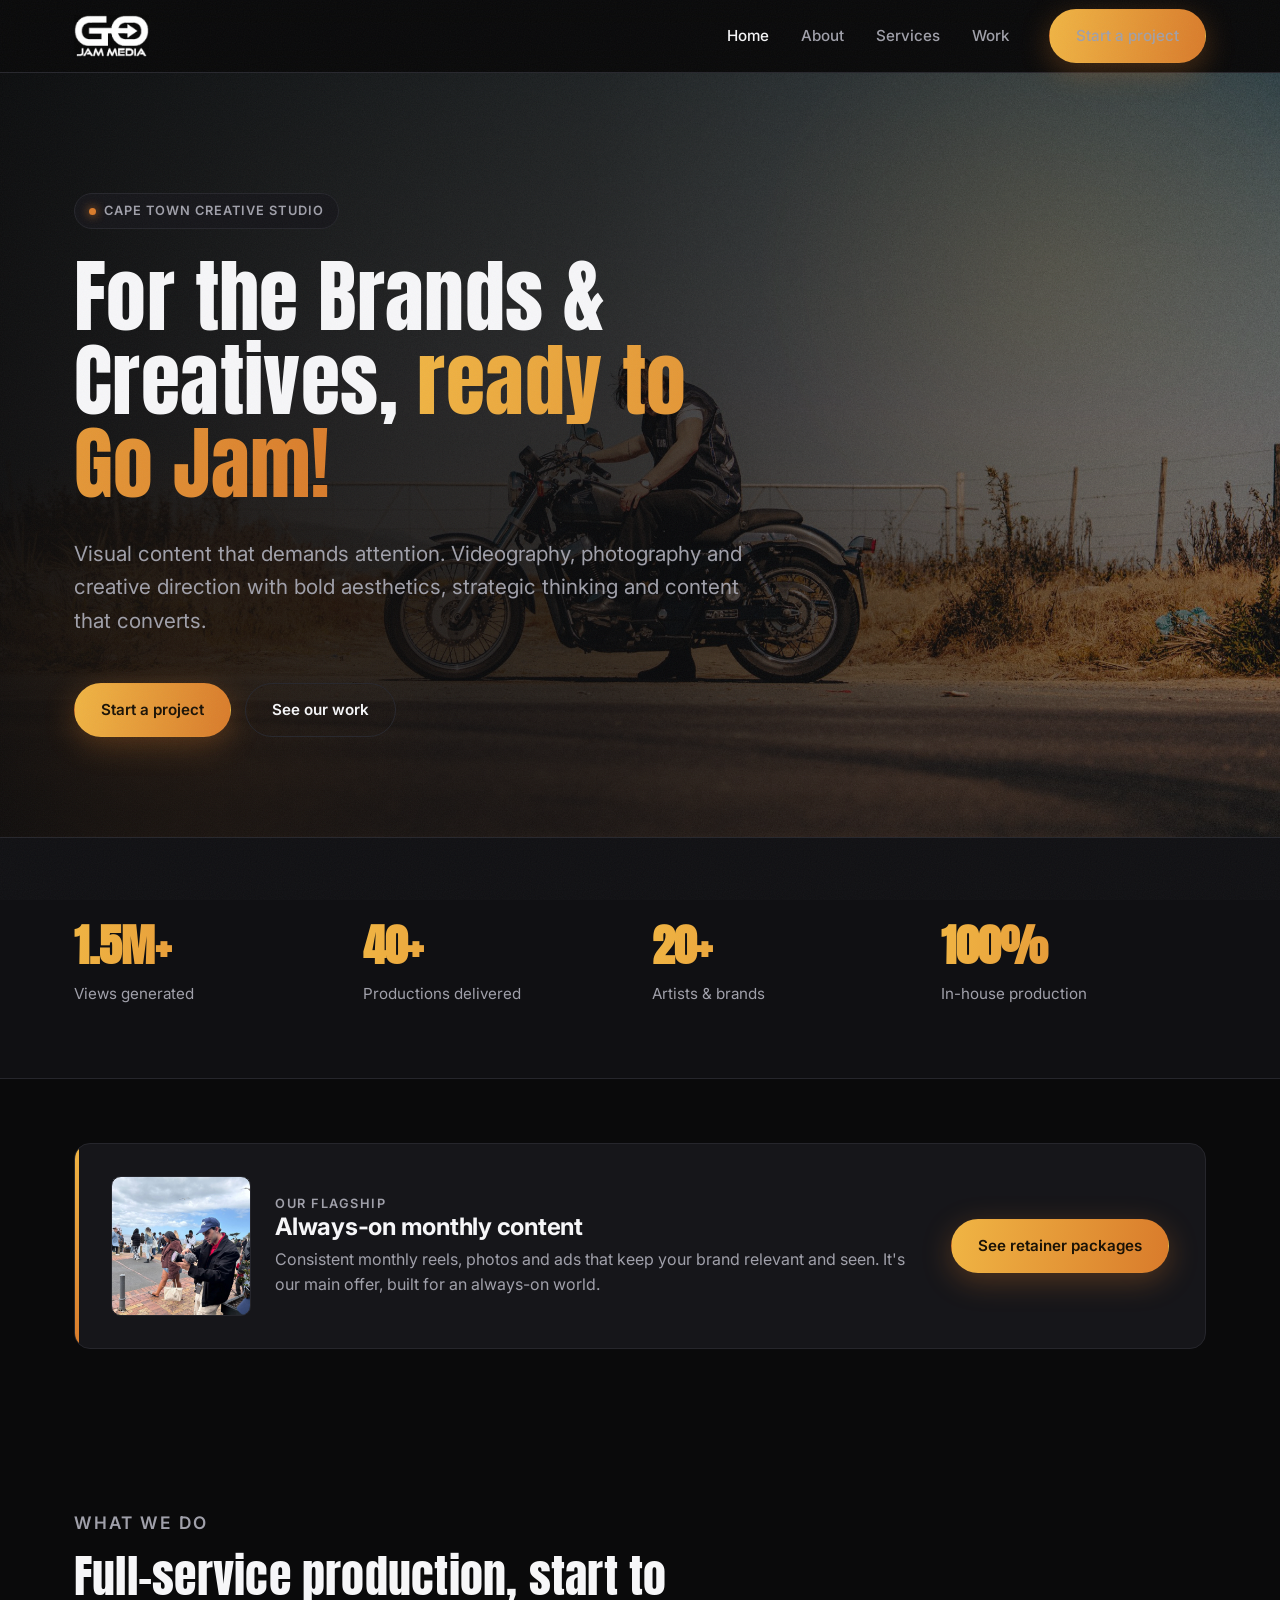
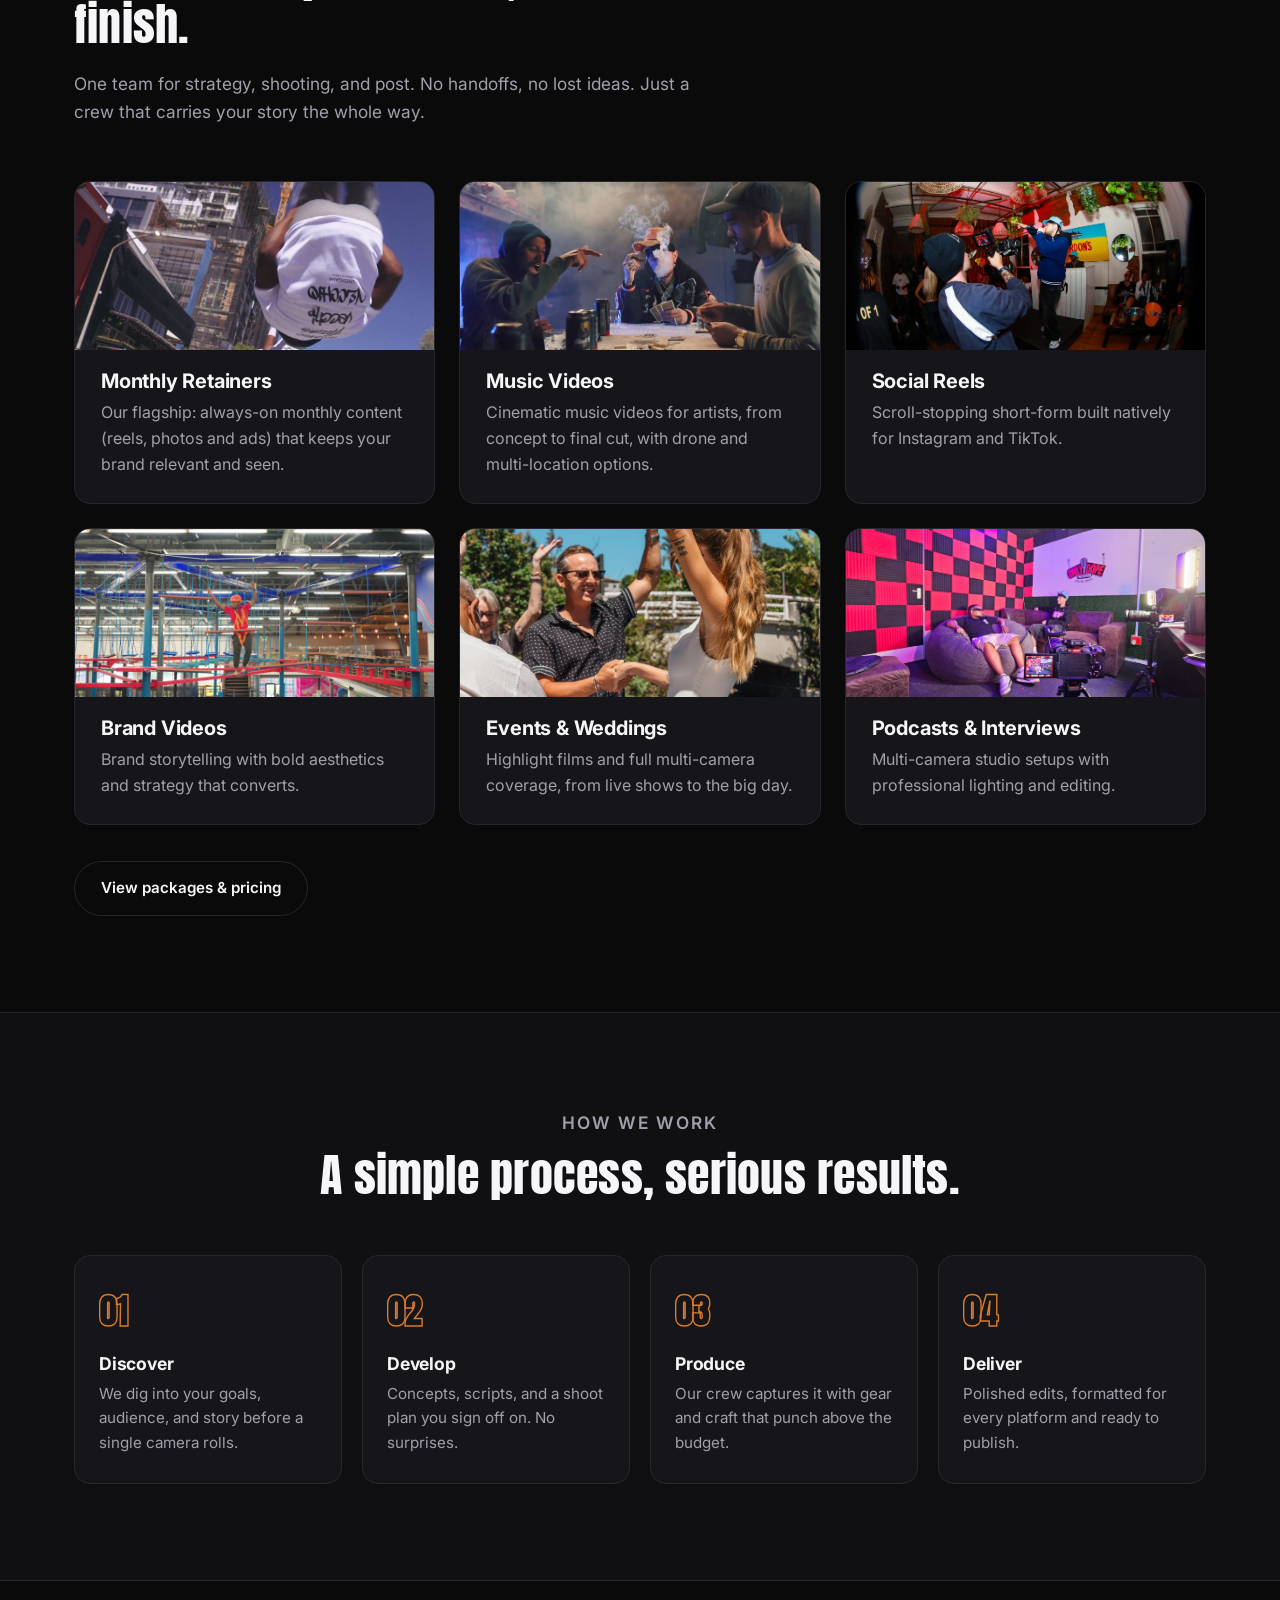
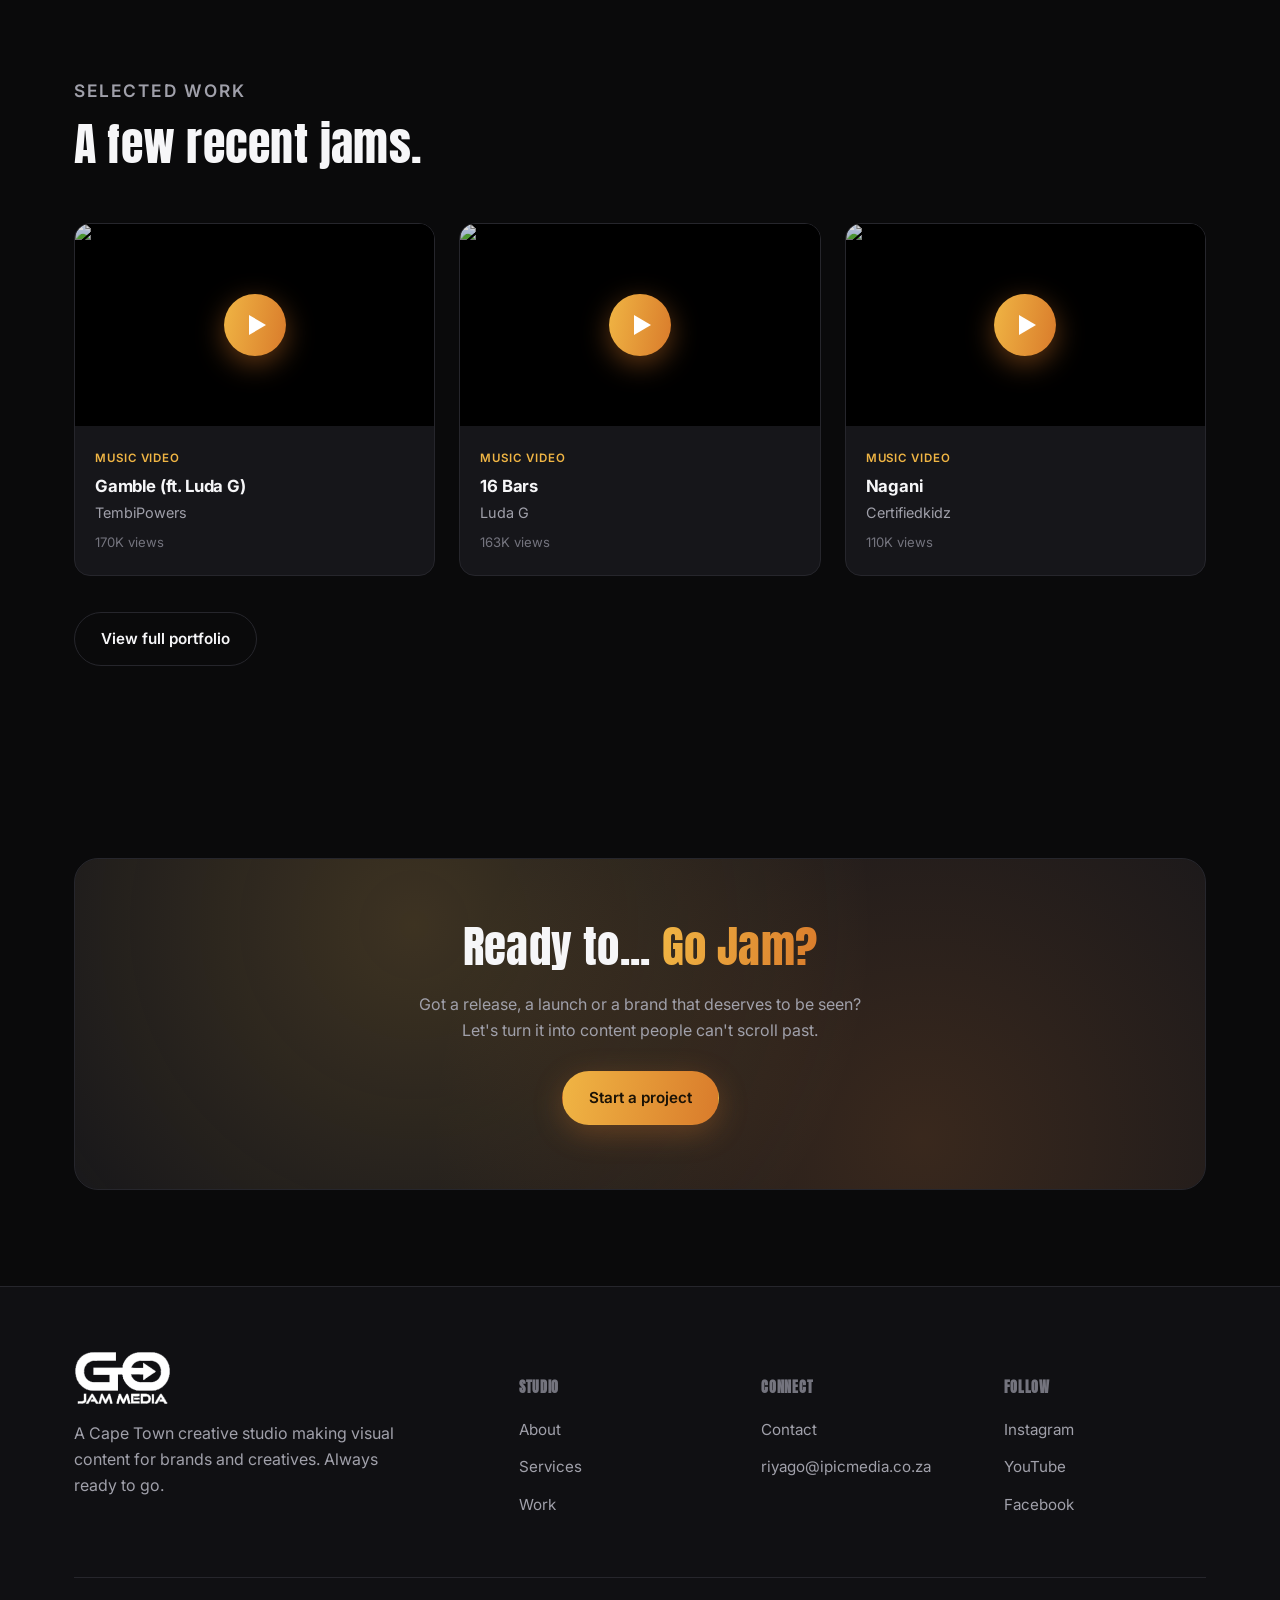
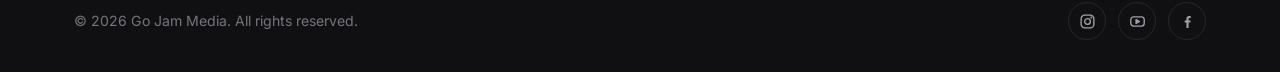
==== index.html @ 128b8bc2 "Update home views stat to 1.5M+ with refreshed Instagram data Instagram reels: 822,406 plays (58 ree" ====
<!DOCTYPE html>
<html lang="en">
<head>
  <meta charset="UTF-8" />
  <meta name="viewport" content="width=device-width, initial-scale=1.0" />
  <title>Go Jam Media | Visual Content for Brands &amp; Creatives</title>
  <meta name="description" content="Go Jam Media is a Cape Town creative studio offering videography, photography and creative direction for brands and creatives. Always ready to Go Jam." />
  <link rel="canonical" href="https://gojam.co.za/" />
  <link rel="icon" type="image/png" sizes="48x48" href="/favicon-48.png" />
  <link rel="icon" type="image/png" sizes="512x512" href="/favicon.png" />
  <link rel="apple-touch-icon" href="/apple-touch-icon.png" />
  <meta property="og:type" content="website" />
  <meta property="og:site_name" content="Go Jam Media" />
  <meta property="og:title" content="Go Jam Media | Visual Content for Brands & Creatives" />
  <meta property="og:description" content="Cape Town creative studio offering videography, photography and creative direction. Always ready to Go Jam." />
  <meta property="og:url" content="https://gojam.co.za/" />
  <meta property="og:image" content="https://gojam.co.za/og-image.jpg" />
  <meta property="og:image:width" content="1200" />
  <meta property="og:image:height" content="630" />
  <meta name="twitter:card" content="summary_large_image" />
  <meta name="twitter:title" content="Go Jam Media | Visual Content for Brands & Creatives" />
  <meta name="twitter:description" content="Cape Town creative studio offering videography, photography and creative direction. Always ready to Go Jam." />
  <meta name="twitter:image" content="https://gojam.co.za/og-image.jpg" />
  <link rel="preconnect" href="https://fonts.googleapis.com" />
  <link rel="preconnect" href="https://fonts.gstatic.com" crossorigin />
  <link href="https://fonts.googleapis.com/css2?family=Anton&family=Inter:wght@400;500;600;700&display=swap" rel="stylesheet" />
  <link rel="stylesheet" href="css/styles.css" />
</head>
<body>

  <!-- ===== HEADER ===== -->
  <header class="site-header">
    <div class="container nav">
      <a class="brand" href="index.html" aria-label="Go Jam Media home">
        <img src="images/logo.png" alt="Go Jam Media" class="brand-logo" />
      </a>
      <button class="nav-toggle" aria-label="Toggle menu" aria-expanded="false">
        <span></span><span></span><span></span>
      </button>
      <ul class="nav-links">
        <li><a href="index.html" class="active">Home</a></li>
        <li><a href="about.html">About</a></li>
        <li><a href="services.html">Services</a></li>
        <li><a href="work.html">Work</a></li>
        <li class="nav-cta"><a href="contact.html" class="btn btn-primary">Start a project</a></li>
      </ul>
    </div>
  </header>

  <!-- ===== HERO ===== -->
  <section class="hero hero--photo">
    <div class="container">
      <span class="hero-eyebrow"><span class="dot"></span> Cape Town Creative Studio</span>
      <h1>For the Brands &amp; Creatives, <span class="accent-text">ready to Go Jam!</span></h1>
      <p class="hero-sub">
        Visual content that demands attention. Videography, photography and creative
        direction with bold aesthetics, strategic thinking and content that converts.
      </p>
      <div class="hero-actions">
        <a href="contact.html" class="btn btn-primary">Start a project</a>
        <a href="work.html" class="btn btn-ghost">See our work</a>
      </div>
    </div>
  </section>

  <!-- ===== STATS ===== -->
  <section class="section-tight bg-alt">
    <div class="container">
      <div class="stats reveal">
        <div class="stat"><div class="num accent-text">1.5M+</div><div class="label">Views generated</div></div>
        <div class="stat"><div class="num accent-text">40+</div><div class="label">Productions delivered</div></div>
        <div class="stat"><div class="num accent-text">20+</div><div class="label">Artists & brands</div></div>
        <div class="stat"><div class="num accent-text">100%</div><div class="label">In-house production</div></div>
      </div>
    </div>
  </section>

  <!-- ===== FLAGSHIP ===== -->
  <section class="section-tight">
    <div class="container">
      <div class="ig-bar flagship reveal">
        <div class="flagship-left">
          <div class="flagship-photo" style="background-image:url('images/photos/flagship.jpg')"></div>
          <div>
            <p class="eyebrow">Our flagship</p>
            <h3>Always-on monthly content</h3>
            <p>Consistent monthly reels, photos and ads that keep your brand relevant and seen. It's our main offer, built for an always-on world.</p>
          </div>
        </div>
        <a href="services.html" class="btn btn-primary">See retainer packages</a>
      </div>
    </div>
  </section>

  <!-- ===== SERVICES PREVIEW ===== -->
  <section class="section">
    <div class="container">
      <div class="section-head reveal">
        <p class="eyebrow">What we do</p>
        <h2>Full-service production, start to finish.</h2>
        <p>One team for strategy, shooting, and post. No handoffs, no lost ideas. Just a crew that carries your story the whole way.</p>
      </div>
      <div class="grid grid-3">
        <div class="card has-photo reveal">
          <div class="card-photo" style="background-image:url('images/photos/retainers-home.jpg');background-position:center 30%"></div>
          <h3>Monthly Retainers</h3>
          <p>Our flagship: always-on monthly content (reels, photos and ads) that keeps your brand relevant and seen.</p>
        </div>
        <div class="card has-photo reveal">
          <div class="card-photo" style="background-image:url('images/photos/music-videos.jpg')"></div>
          <h3>Music Videos</h3>
          <p>Cinematic music videos for artists, from concept to final cut, with drone and multi-location options.</p>
        </div>
        <div class="card has-photo reveal">
          <div class="card-photo" style="background-image:url('images/photos/live-performance.jpg')"></div>
          <h3>Social Reels</h3>
          <p>Scroll-stopping short-form built natively for Instagram and TikTok.</p>
        </div>
        <div class="card has-photo reveal">
          <div class="card-photo" style="background-image:url('images/photos/commercial.jpg')"></div>
          <h3>Brand Videos</h3>
          <p>Brand storytelling with bold aesthetics and strategy that converts.</p>
        </div>
        <div class="card has-photo reveal">
          <div class="card-photo" style="background-image:url('images/photos/wedding.jpg')"></div>
          <h3>Events &amp; Weddings</h3>
          <p>Highlight films and full multi-camera coverage, from live shows to the big day.</p>
        </div>
        <div class="card has-photo reveal">
          <div class="card-photo" style="background-image:url('images/photos/podcast.jpg')"></div>
          <h3>Podcasts &amp; Interviews</h3>
          <p>Multi-camera studio setups with professional lighting and editing.</p>
        </div>
      </div>
      <div style="margin-top:36px">
        <a href="services.html" class="btn btn-ghost">View packages &amp; pricing</a>
      </div>
    </div>
  </section>

  <!-- ===== PROCESS ===== -->
  <section class="section bg-alt">
    <div class="container">
      <div class="section-head center reveal">
        <p class="eyebrow">How we work</p>
        <h2>A simple process, serious results.</h2>
      </div>
      <div class="steps">
        <div class="step reveal"><h4>Discover</h4><p>We dig into your goals, audience, and story before a single camera rolls.</p></div>
        <div class="step reveal"><h4>Develop</h4><p>Concepts, scripts, and a shoot plan you sign off on. No surprises.</p></div>
        <div class="step reveal"><h4>Produce</h4><p>Our crew captures it with gear and craft that punch above the budget.</p></div>
        <div class="step reveal"><h4>Deliver</h4><p>Polished edits, formatted for every platform and ready to publish.</p></div>
      </div>
    </div>
  </section>

  <!-- ===== FEATURED WORK ===== -->
  <section class="section">
    <div class="container">
      <div class="section-head reveal">
        <p class="eyebrow">Selected work</p>
        <h2>A few recent jams.</h2>
      </div>
      <div class="video-grid">
        <article class="v-card reveal">
          <div class="v-embed"><button class="yt-facade" data-id="IOhc_ifv4yc" aria-label="Play: Gamble ft Luda G"><img src="https://i.ytimg.com/vi/IOhc_ifv4yc/hqdefault.jpg" alt="Gamble ft Luda G" loading="lazy" /><span class="play"></span></button></div>
          <div class="v-meta"><span class="cat">Music Video</span><h4>Gamble (ft. Luda&nbsp;G)</h4><p class="client">TembiPowers</p><p class="v-views">170K views</p></div>
        </article>
        <article class="v-card reveal">
          <div class="v-embed"><button class="yt-facade" data-id="-hHR4DKm7Jg" aria-label="Play: 16 Bars"><img src="https://i.ytimg.com/vi/-hHR4DKm7Jg/hqdefault.jpg" alt="16 Bars" loading="lazy" /><span class="play"></span></button></div>
          <div class="v-meta"><span class="cat">Music Video</span><h4>16 Bars</h4><p class="client">Luda G</p><p class="v-views">163K views</p></div>
        </article>
        <article class="v-card reveal">
          <div class="v-embed"><button class="yt-facade" data-id="kvtaFDU9Mik" aria-label="Play: Nagani"><img src="https://i.ytimg.com/vi/kvtaFDU9Mik/hqdefault.jpg" alt="Nagani" loading="lazy" /><span class="play"></span></button></div>
          <div class="v-meta"><span class="cat">Music Video</span><h4>Nagani</h4><p class="client">Certifiedkidz</p><p class="v-views">110K views</p></div>
        </article>
      </div>
      <div style="margin-top:36px">
        <a href="work.html" class="btn btn-ghost">View full portfolio</a>
      </div>
    </div>
  </section>

  <!-- ===== CTA ===== -->
  <section class="section">
    <div class="container">
      <div class="cta-band reveal">
        <h2>Ready to... <span class="accent-text">Go Jam?</span></h2>
        <p>Got a release, a launch or a brand that deserves to be seen? Let's turn it into content people can't scroll past.</p>
        <div style="margin-top:28px">
          <a href="contact.html" class="btn btn-primary">Start a project</a>
        </div>
      </div>
    </div>
  </section>

  <!-- ===== FOOTER ===== -->
  <footer class="site-footer">
    <div class="container">
      <div class="footer-top">
        <div class="footer-brand">
          <a class="brand" href="index.html" aria-label="Go Jam Media home"><img src="images/logo.png" alt="Go Jam Media" class="brand-logo" /></a>
          <p>A Cape Town creative studio making visual content for brands and creatives. Always ready to go.</p>
        </div>
        <div class="footer-col">
          <h5>Studio</h5>
          <ul>
            <li><a href="about.html">About</a></li>
            <li><a href="services.html">Services</a></li>
            <li><a href="work.html">Work</a></li>
          </ul>
        </div>
        <div class="footer-col">
          <h5>Connect</h5>
          <ul>
            <li><a href="contact.html">Contact</a></li>
            <li><a href="mailto:riyago@ipicmedia.co.za">riyago@ipicmedia.co.za</a></li>
          </ul>
        </div>
        <div class="footer-col">
          <h5>Follow</h5>
          <ul>
            <li><a href="https://www.instagram.com/gojammedia/" target="_blank" rel="noopener">Instagram</a></li>
            <li><a href="https://www.youtube.com/@gojammedia" target="_blank" rel="noopener">YouTube</a></li>
            <li><a href="https://www.facebook.com/Gojammedia/" target="_blank" rel="noopener">Facebook</a></li>
          </ul>
        </div>
      </div>
      <div class="footer-bottom">
        <span>© <span data-year>2026</span> Go Jam Media. All rights reserved.</span>
        <div class="social">
          <a href="https://www.instagram.com/gojammedia/" target="_blank" rel="noopener" aria-label="Instagram"><svg viewBox="0 0 24 24" width="17" height="17" fill="none" stroke="currentColor" stroke-width="1.9" stroke-linecap="round" stroke-linejoin="round" aria-hidden="true"><rect x="3" y="3" width="18" height="18" rx="5"/><circle cx="12" cy="12" r="4"/><circle cx="17.5" cy="6.5" r="0.6" fill="currentColor"/></svg></a>
          <a href="https://www.youtube.com/@gojammedia" target="_blank" rel="noopener" aria-label="YouTube"><svg viewBox="0 0 24 24" width="17" height="17" fill="none" stroke="currentColor" stroke-width="1.9" stroke-linecap="round" stroke-linejoin="round" aria-hidden="true"><rect x="2.5" y="5.5" width="19" height="13" rx="4"/><path d="M10 9.2v5.6l4.8-2.8z" fill="currentColor"/></svg></a>
          <a href="https://www.facebook.com/Gojammedia/" target="_blank" rel="noopener" aria-label="Facebook"><svg viewBox="0 0 24 24" width="17" height="17" fill="currentColor" aria-hidden="true"><path d="M13.5 21v-7.5H16l.4-3H13.5V8.6c0-.9.3-1.5 1.5-1.5h1.6V4.4c-.3 0-1.2-.1-2.3-.1-2.3 0-3.8 1.4-3.8 3.9v2.3H8v3h2.5V21z"/></svg></a>
        </div>
      </div>
    </div>
  </footer>

  <script src="js/main.js"></script>
</body>
</html>
---- css/styles.css ----
/* ===========================================================
   Go Jam Media: shared stylesheet
   =========================================================== */

:root {
  --bg: #0a0a0b;
  --bg-2: #101013;
  --surface: #16161a;
  --surface-2: #1d1d22;
  --border: #26262c;
  --text: #f6f6f8;
  --muted: #a0a0aa;
  --muted-2: #74747e;

  --accent-1: #f0b544;
  --accent-2: #d97b2b;
  --accent-grad: linear-gradient(100deg, #f0b544 0%, #d97b2b 100%);

  --maxw: 1180px;
  --radius: 16px;
  --radius-sm: 10px;
  --ease: cubic-bezier(0.22, 1, 0.36, 1);

  --font-display: "Anton", "Inter", system-ui, sans-serif;
  --font-body: "Inter", system-ui, -apple-system, sans-serif;
}

/* ---------- reset ---------- */
*,
*::before,
*::after { box-sizing: border-box; }

html { scroll-behavior: smooth; }

body {
  margin: 0;
  font-family: var(--font-body);
  background: var(--bg);
  color: var(--text);
  line-height: 1.6;
  -webkit-font-smoothing: antialiased;
  overflow-x: hidden;
}

/* subtle film grain overlay */
body::after {
  content: "";
  position: fixed;
  inset: 0;
  z-index: 9999;
  pointer-events: none;
  opacity: 0.045;
  background-image: url("data:image/svg+xml,%3Csvg xmlns='http://www.w3.org/2000/svg' width='140' height='140'%3E%3Cfilter id='n'%3E%3CfeTurbulence type='fractalNoise' baseFrequency='0.85' numOctaves='2' stitchTiles='stitch'/%3E%3C/filter%3E%3Crect width='100%25' height='100%25' filter='url(%23n)'/%3E%3C/svg%3E");
}

img { max-width: 100%; display: block; }

a { color: inherit; text-decoration: none; }

h1, h2, h3, h4 {
  font-weight: 700;
  line-height: 1.1;
  letter-spacing: -0.01em;
  margin: 0 0 0.5em;
}
h1, h2 {
  font-family: var(--font-display);
  font-weight: 400; /* Anton is a single heavy weight */
  letter-spacing: 0.005em;
  line-height: 1.04;
}
h3, h4 { font-family: var(--font-body); }

p { margin: 0 0 1em; }

.container {
  width: 100%;
  max-width: var(--maxw);
  margin: 0 auto;
  padding: 0 24px;
}

.accent-text {
  background: var(--accent-grad);
  -webkit-background-clip: text;
  background-clip: text;
  color: transparent;
}

/* ---------- buttons ---------- */
.btn {
  display: inline-flex;
  align-items: center;
  gap: 8px;
  padding: 14px 26px;
  border-radius: 999px;
  font-weight: 600;
  font-size: 0.95rem;
  cursor: pointer;
  border: 1px solid transparent;
  transition: transform 0.25s var(--ease), box-shadow 0.25s var(--ease),
    background 0.25s var(--ease), border-color 0.25s var(--ease);
}
.btn-primary {
  background: var(--accent-grad);
  color: #1a1206;
  box-shadow: 0 8px 30px rgba(217, 123, 43, 0.3);
}
.btn-primary:hover {
  transform: translateY(-2px);
  box-shadow: 0 12px 38px rgba(217, 123, 43, 0.38);
}
.btn-ghost {
  background: transparent;
  color: var(--text);
  border-color: var(--border);
}
.btn-ghost:hover {
  border-color: var(--muted);
  transform: translateY(-2px);
}

/* ---------- header ---------- */
.site-header {
  position: sticky;
  top: 0;
  z-index: 100;
  background: rgba(10, 10, 11, 0.72);
  backdrop-filter: blur(14px);
  border-bottom: 1px solid var(--border);
}
.nav {
  display: flex;
  align-items: center;
  justify-content: space-between;
  height: 72px;
}
.brand {
  display: flex;
  align-items: center;
  gap: 10px;
  font-family: var(--font-display);
  font-weight: 700;
  font-size: 1.15rem;
  letter-spacing: -0.02em;
}
/* image logo (white-on-black source; screen blend drops the black) */
.brand-logo {
  height: 42px;
  width: auto;
  display: block;
  mix-blend-mode: screen;
}
.footer-brand .brand-logo { height: 54px; }
.nav-links {
  display: flex;
  align-items: center;
  gap: 32px;
  list-style: none;
  margin: 0;
  padding: 0;
}
.nav-links a {
  font-size: 0.95rem;
  color: var(--muted);
  font-weight: 500;
  transition: color 0.2s var(--ease);
}
.nav-links a:hover,
.nav-links a.active { color: var(--text); }
.nav-cta { margin-left: 8px; }

.nav-toggle {
  display: none;
  background: none;
  border: 0;
  cursor: pointer;
  width: 40px;
  height: 40px;
  position: relative;
}
.nav-toggle span {
  position: absolute;
  left: 8px;
  right: 8px;
  height: 2px;
  background: var(--text);
  transition: transform 0.3s var(--ease), opacity 0.3s var(--ease);
}
.nav-toggle span:nth-child(1) { top: 14px; }
.nav-toggle span:nth-child(2) { top: 20px; }
.nav-toggle span:nth-child(3) { top: 26px; }
.nav-toggle.open span:nth-child(1) { transform: translateY(6px) rotate(45deg); }
.nav-toggle.open span:nth-child(2) { opacity: 0; }
.nav-toggle.open span:nth-child(3) { transform: translateY(-6px) rotate(-45deg); }

/* ---------- hero ---------- */
.hero {
  position: relative;
  padding: 120px 0 100px;
  overflow: hidden;
}
.hero::before {
  content: "";
  position: absolute;
  top: -20%;
  right: -10%;
  width: 55vw;
  height: 55vw;
  max-width: 720px;
  max-height: 720px;
  background: radial-gradient(circle, rgba(240, 181, 68, 0.22), transparent 62%);
  filter: blur(10px);
  z-index: 0;
}
.hero::after {
  content: "";
  position: absolute;
  bottom: -25%;
  left: -12%;
  width: 50vw;
  height: 50vw;
  max-width: 640px;
  max-height: 640px;
  background: radial-gradient(circle, rgba(217, 123, 43, 0.18), transparent 62%);
  z-index: 0;
}
.hero .container { position: relative; z-index: 1; }
.hero-eyebrow {
  display: inline-flex;
  align-items: center;
  gap: 8px;
  font-size: 0.8rem;
  font-weight: 600;
  letter-spacing: 0.08em;
  text-transform: uppercase;
  color: var(--muted);
  padding: 7px 14px;
  border: 1px solid var(--border);
  border-radius: 999px;
  margin-bottom: 26px;
  background: var(--surface);
}
.hero-eyebrow .dot {
  width: 7px; height: 7px; border-radius: 50%;
  background: var(--accent-2);
  box-shadow: 0 0 10px var(--accent-2);
}
.hero h1 {
  font-size: clamp(2.6rem, 7vw, 5rem);
  max-width: 16ch;
  margin-bottom: 0.4em;
}
.hero-sub {
  font-size: clamp(1.05rem, 2vw, 1.3rem);
  color: var(--muted);
  max-width: 54ch;
  margin-bottom: 2.2em;
}
.hero-actions { display: flex; flex-wrap: wrap; gap: 14px; }

/* ---------- section scaffolding ---------- */
.section { padding: 96px 0; }
.section-tight { padding: 64px 0; }
.section-head { max-width: 640px; margin-bottom: 56px; }
.section-head.center { margin-left: auto; margin-right: auto; text-align: center; }
.eyebrow {
  font-size: 0.8rem;
  font-weight: 600;
  letter-spacing: 0.12em;
  text-transform: uppercase;
  color: var(--accent-2);
  margin-bottom: 14px;
}
.section-head h2 { font-size: clamp(1.9rem, 4vw, 2.9rem); }
.section-head p { color: var(--muted); font-size: 1.08rem; }

.bg-alt { background: var(--bg-2); border-block: 1px solid var(--border); }

/* ---------- stat strip ---------- */
.stats {
  display: grid;
  grid-template-columns: repeat(4, 1fr);
  gap: 24px;
}
.stat { padding: 8px 0; }
.stat .num {
  font-family: var(--font-display);
  font-size: clamp(2rem, 4vw, 2.8rem);
  font-weight: 700;
}
.stat .label { color: var(--muted); font-size: 0.95rem; }

/* ---------- cards / services ---------- */
.grid { display: grid; gap: 24px; }
.grid-3 { grid-template-columns: repeat(3, 1fr); }
.grid-2 { grid-template-columns: repeat(2, 1fr); }

.card {
  background: var(--surface);
  border: 1px solid var(--border);
  border-radius: var(--radius);
  padding: 32px 28px;
  transition: transform 0.3s var(--ease), border-color 0.3s var(--ease),
    background 0.3s var(--ease);
}
.card:hover {
  transform: translateY(-6px);
  border-color: #3a3a44;
  background: var(--surface-2);
}
.card h3 { font-size: 1.25rem; }
.card p { color: var(--muted); margin-bottom: 0; }

/* ---------- video portfolio (filters + click-to-play) ---------- */
.filters { display: flex; flex-wrap: wrap; gap: 10px; margin-bottom: 40px; }
.filter-btn {
  padding: 9px 18px; border-radius: 999px;
  border: 1px solid var(--border); background: var(--surface);
  color: var(--muted); font-size: 0.9rem; font-weight: 500;
  cursor: pointer; font-family: inherit;
  transition: color 0.2s var(--ease), border-color 0.2s var(--ease), background 0.2s var(--ease);
}
.filter-btn:hover { color: var(--text); border-color: var(--muted); }
.filter-btn.active { background: var(--accent-grad); color: #1a1206; border-color: transparent; }

.video-grid { display: grid; grid-template-columns: repeat(3, 1fr); gap: 24px; }
.v-card {
  background: var(--surface); border: 1px solid var(--border);
  border-radius: var(--radius); overflow: hidden;
  transition: transform 0.3s var(--ease), border-color 0.3s var(--ease);
}
.v-card:hover { transform: translateY(-6px); border-color: #3a3a44; }
.v-card.hide { display: none; }
.v-embed { position: relative; aspect-ratio: 16 / 9; background: #000; }
.yt-facade {
  position: absolute; inset: 0; width: 100%; height: 100%;
  padding: 0; border: 0; cursor: pointer; background: #000; display: block;
}
.yt-facade img {
  width: 100%; height: 100%; object-fit: cover; display: block;
  opacity: 0.86; transition: opacity 0.3s var(--ease), transform 0.5s var(--ease);
}
.yt-facade:hover img { opacity: 1; transform: scale(1.04); }
.yt-facade .play {
  position: absolute; top: 50%; left: 50%; width: 62px; height: 62px;
  transform: translate(-50%, -50%); border-radius: 50%;
  background: var(--accent-grad); display: grid; place-items: center;
  box-shadow: 0 8px 28px rgba(217, 123, 43, 0.45);
  transition: transform 0.25s var(--ease);
}
.yt-facade:hover .play { transform: translate(-50%, -50%) scale(1.1); }
.yt-facade .play::after {
  content: ""; margin-left: 5px;
  border-style: solid; border-width: 10px 0 10px 17px;
  border-color: transparent transparent transparent #fff;
}
.v-embed iframe { position: absolute; inset: 0; width: 100%; height: 100%; border: 0; }
.v-meta { padding: 18px 20px 22px; }
.v-meta .cat {
  font-size: 0.72rem; letter-spacing: 0.08em; text-transform: uppercase;
  color: var(--accent-1); font-weight: 600;
}
.v-meta h4 { margin: 6px 0 4px; font-size: 1.05rem; line-height: 1.25; }
.v-meta .client { color: var(--muted); font-size: 0.9rem; margin: 0; }
.v-views { color: var(--muted-2); font-size: 0.82rem; margin: 8px 0 0; display: flex; align-items: center; gap: 6px; }

@media (max-width: 920px) { .video-grid { grid-template-columns: repeat(2, 1fr); } }
@media (max-width: 640px) { .video-grid { grid-template-columns: 1fr; } }

/* ---------- Instagram callout bar ---------- */
.ig-bar {
  display: flex; align-items: center; justify-content: space-between;
  gap: 28px; background: var(--surface); border: 1px solid var(--border);
  border-radius: var(--radius); padding: 32px 36px;
  position: relative; overflow: hidden;
}
.ig-bar::before {
  content: ""; position: absolute; left: 0; top: 0; bottom: 0; width: 4px;
  background: linear-gradient(180deg, #feda75, #fa7e1e, #d62976, #962fbf, #4f5bd5);
}
.ig-bar h3 { font-size: 1.5rem; margin: 0 0 6px; }
.ig-bar p { color: var(--muted); margin: 0; }
.ig-bar .btn { flex: none; }
@media (max-width: 700px) {
  .ig-bar { flex-direction: column; align-items: flex-start; gap: 20px; padding: 28px 24px; }
  .ig-bar .btn { width: 100%; justify-content: center; }
}

/* ---------- hero with photo ---------- */
.hero--photo {
  background-image:
    linear-gradient(90deg, rgba(10,10,11,0.96) 0%, rgba(10,10,11,0.8) 46%, rgba(10,10,11,0.42) 100%),
    url("../images/photos/hero-moto.jpg");
  background-size: cover;
  background-position: center 35%;
}
.hero--photo::before, .hero--photo::after { opacity: 0.4; }

/* ---------- media photo blocks ---------- */
.media.photo { background-size: cover; background-position: center; }

/* ---------- packages / pricing ---------- */
.pkg-cat { padding: 60px 0; border-top: 1px solid var(--border); }
.pkg-head { margin-bottom: 34px; }
.pkg-head h2 { font-size: clamp(1.7rem, 4vw, 2.5rem); }
.pkg-head p { color: var(--muted); margin: 0; max-width: 60ch; }
.pkg-head .pkg-sub { margin-top: 5px; font-size: 1.05rem; }
.pkg-flag { display: inline-block; font-size: 0.72rem; font-weight: 700; letter-spacing: 0.08em; text-transform: uppercase; color: #1a1206; background: var(--accent-grad); padding: 4px 12px; border-radius: 999px; margin-bottom: 10px; }
.ig-bar.flagship::before { background: linear-gradient(180deg, #f0b544, #d97b2b); }
.flagship-left { display: flex; align-items: center; gap: 24px; }
.flagship-photo { flex: none; width: 140px; height: 140px; border-radius: var(--radius-sm); background-size: cover; background-position: center 38%; border: 1px solid var(--border); }
@media (max-width: 700px) { .flagship-left { flex-direction: column; align-items: flex-start; gap: 16px; } .flagship-photo { width: 100%; height: 180px; } }
.ig-avatar { flex: none; width: 86px; height: 86px; border-radius: 50%; background-size: cover; background-position: center; border: 2px solid var(--accent-1); }
.pkg-grid { display: grid; grid-template-columns: repeat(3, 1fr); gap: 24px; align-items: stretch; }
.pkg-card {
  display: flex; flex-direction: column;
  background: var(--surface); border: 1px solid var(--border);
  border-radius: var(--radius); padding: 30px 26px; position: relative;
  transition: transform 0.3s var(--ease), border-color 0.3s var(--ease);
}
.pkg-card:hover { transform: translateY(-6px); border-color: #3a3a44; }
.pkg-card.featured {
  border-color: rgba(217, 123, 43, 0.55);
  background: linear-gradient(180deg, rgba(217, 123, 43, 0.07), var(--surface) 55%);
}
.pkg-badge {
  position: absolute; top: -11px; left: 26px;
  background: var(--accent-grad); color: #1a1206;
  font-size: 0.68rem; font-weight: 700; letter-spacing: 0.07em; text-transform: uppercase;
  padding: 5px 12px; border-radius: 999px;
}
.pkg-tier {
  font-family: var(--font-display); font-weight: 400;
  letter-spacing: 0.05em; text-transform: uppercase; font-size: 1.25rem;
  color: var(--muted);
}
.pkg-card.featured .pkg-tier { color: var(--accent-1); }
.pkg-price { font-family: var(--font-display); font-weight: 400; font-size: 2rem; margin: 8px 0 2px; }
.pkg-price .from { font-size: 0.8rem; color: var(--muted-2); font-family: var(--font-body); display: block; letter-spacing: 0.04em; text-transform: uppercase; margin-bottom: 2px; }
.pkg-list { list-style: none; margin: 20px 0 0; padding: 0; flex: 1; }
.pkg-list li { position: relative; padding: 9px 0 9px 24px; color: var(--muted); font-size: 0.92rem; border-top: 1px solid var(--border); }
.pkg-list li:first-child { border-top: 0; }
.pkg-list li::before { content: ""; position: absolute; left: 3px; top: 16px; width: 7px; height: 7px; border-radius: 50%; background: var(--accent-grad); }
.pkg-note { color: var(--muted-2); font-size: 0.9rem; margin: 22px 0 0; }

/* service card with photo (home) */
.card.has-photo { padding: 0; overflow: hidden; }
.card.has-photo .card-photo { height: 168px; background-size: cover; background-position: center; }
.card.has-photo h3 { margin: 20px 26px 8px; }
.card.has-photo p { margin: 0 26px 26px; color: var(--muted); }

/* category thumbnail (packages) */
.pkg-head { display: flex; align-items: center; gap: 20px; }
.pkg-head-text { min-width: 0; }
.pkg-thumb { flex: none; width: 78px; height: 78px; border-radius: 14px; background-size: cover; background-position: center; border: 1px solid var(--border); }
@media (max-width: 560px) { .pkg-head { gap: 15px; } .pkg-thumb { width: 58px; height: 58px; } }

.addons { display: grid; grid-template-columns: repeat(4, 1fr); gap: 16px; }
.addon { background: var(--surface); border: 1px solid var(--border); border-radius: var(--radius-sm); padding: 20px; }
.addon .price { font-family: var(--font-display); font-weight: 400; font-size: 1.3rem; color: var(--accent-1); margin-top: 6px; }

@media (max-width: 900px) { .pkg-grid { grid-template-columns: 1fr; } .addons { grid-template-columns: repeat(2, 1fr); } }
@media (max-width: 480px) { .addons { grid-template-columns: 1fr; } }

/* ---------- about / split ---------- */
.split {
  display: grid;
  grid-template-columns: 1fr 1fr;
  gap: 56px;
  align-items: center;
}
.split .media {
  border-radius: var(--radius);
  aspect-ratio: 4 / 3;
  border: 1px solid var(--border);
}
.lead { font-size: 1.2rem; color: var(--text); }

.value-list { list-style: none; margin: 24px 0 0; padding: 0; }
.value-list li {
  display: flex;
  gap: 14px;
  padding: 16px 0;
  border-top: 1px solid var(--border);
}
.value-list li:last-child { border-bottom: 1px solid var(--border); }
.value-list .check {
  flex: none;
  width: 24px; height: 24px;
  border-radius: 50%;
  background: var(--accent-grad);
  display: grid; place-items: center;
  font-size: 0.8rem;
  color: #1a1206;
  margin-top: 3px;
}
.value-list strong { display: block; }
.value-list span { color: var(--muted); font-size: 0.95rem; }

/* ---------- process steps ---------- */
.steps { counter-reset: step; display: grid; gap: 20px; grid-template-columns: repeat(4, 1fr); }
.step {
  background: var(--surface);
  border: 1px solid var(--border);
  border-radius: var(--radius);
  padding: 28px 24px;
  position: relative;
}
.step::before {
  counter-increment: step;
  content: "0" counter(step);
  font-family: var(--font-display);
  font-size: 2.2rem;
  font-weight: 700;
  color: transparent;
  -webkit-text-stroke: 1.4px var(--accent-2);
  display: block;
  margin-bottom: 14px;
}
.step h4 { font-size: 1.1rem; }
.step p { color: var(--muted); margin-bottom: 0; font-size: 0.95rem; }

/* ---------- CTA band ---------- */
.cta-band {
  position: relative;
  border-radius: 24px;
  padding: 64px 48px;
  text-align: center;
  overflow: hidden;
  background: var(--surface);
  border: 1px solid var(--border);
}
.cta-band::before {
  content: "";
  position: absolute;
  inset: 0;
  background: radial-gradient(circle at 30% 20%, rgba(240, 181, 68, 0.18), transparent 55%),
    radial-gradient(circle at 75% 85%, rgba(217, 123, 43, 0.18), transparent 55%);
}
.cta-band > * { position: relative; z-index: 1; }
.cta-band h2 { font-size: clamp(1.8rem, 4vw, 2.8rem); }
.cta-band p { color: var(--muted); max-width: 48ch; margin-inline: auto; }

/* ---------- contact ---------- */
.contact-grid {
  display: grid;
  grid-template-columns: 1fr 1.2fr;
  gap: 56px;
  align-items: start;
}
.contact-info .info-item {
  display: flex;
  gap: 16px;
  padding: 20px 0;
  border-bottom: 1px solid var(--border);
}
.contact-info .info-item:first-child { border-top: 1px solid var(--border); }
.contact-info .info-icon {
  flex: none; width: 44px; height: 44px; border-radius: 11px;
  background: rgba(217, 123, 43, 0.12);
  border: 1px solid rgba(217, 123, 43, 0.25);
  display: grid; place-items: center; color: var(--accent-1);
}
.contact-info .info-item .label { color: var(--muted-2); font-size: 0.85rem; }
.contact-info .info-item .value { font-weight: 500; }

/* ---------- footer ---------- */
.site-footer {
  border-top: 1px solid var(--border);
  background: var(--bg-2);
  padding: 64px 0 32px;
}
.footer-top {
  display: grid;
  grid-template-columns: 2fr 1fr 1fr 1fr;
  gap: 40px;
  margin-bottom: 48px;
}
.footer-brand p { color: var(--muted); max-width: 34ch; margin-top: 16px; }
.footer-col h5 {
  font-family: var(--font-display);
  font-size: 0.9rem;
  letter-spacing: 0.05em;
  text-transform: uppercase;
  color: var(--muted-2);
  margin-bottom: 18px;
}
.footer-col ul { list-style: none; margin: 0; padding: 0; }
.footer-col li { margin-bottom: 12px; }
.footer-col a { color: var(--muted); font-size: 0.95rem; transition: color 0.2s; }
.footer-col a:hover { color: var(--text); }
.footer-bottom {
  display: flex;
  justify-content: space-between;
  align-items: center;
  padding-top: 24px;
  border-top: 1px solid var(--border);
  color: var(--muted-2);
  font-size: 0.88rem;
  flex-wrap: wrap;
  gap: 12px;
}
.social { display: flex; gap: 12px; }
.social a {
  width: 38px; height: 38px;
  border-radius: 50%;
  border: 1px solid var(--border);
  display: grid; place-items: center;
  color: var(--muted);
  transition: all 0.25s var(--ease);
}
.social a:hover {
  color: #1a1206;
  border-color: transparent;
  background: var(--accent-grad);
  transform: translateY(-2px);
}

/* ---------- page hero (interior pages) ---------- */
.page-hero {
  padding: 96px 0 56px;
  position: relative;
  overflow: hidden;
}
.page-hero::before {
  content: "";
  position: absolute;
  top: -40%; right: -5%;
  width: 40vw; height: 40vw; max-width: 500px; max-height: 500px;
  background: radial-gradient(circle, rgba(217, 123, 43, 0.15), transparent 62%);
}
.page-hero .container { position: relative; z-index: 1; }
.page-hero h1 { font-size: clamp(2.2rem, 5vw, 3.6rem); max-width: 20ch; }
.page-hero p { color: var(--muted); font-size: 1.15rem; max-width: 56ch; }
.breadcrumb { color: var(--muted-2); font-size: 0.88rem; margin-bottom: 18px; }
.breadcrumb a:hover { color: var(--text); }

/* about hero with photo */
.about-top {
  background-image:
    linear-gradient(rgba(10,10,11,0.72), rgba(10,10,11,0.8)),
    url("../images/photos/brand-pattern.jpg");
  background-size: cover;
  background-position: center;
}
.about-hero::before, .about-hero::after { opacity: 0.2; }
.about-hero .hero-grid { display: grid; grid-template-columns: 1.15fr 0.85fr; gap: 48px; align-items: center; }
.about-hero .hero-photo-side {
  border-radius: var(--radius); overflow: hidden; border: 1px solid var(--border);
  aspect-ratio: 3 / 4; background-size: cover; background-position: center; max-height: 480px;
}
@media (max-width: 820px) {
  .about-hero .hero-grid { grid-template-columns: 1fr; gap: 32px; }
  .about-hero .hero-photo-side { aspect-ratio: 4 / 3; max-height: 320px; }
}

/* ---------- reveal animation ---------- */
.reveal {
  opacity: 0;
  transform: translateY(24px);
  transition: opacity 0.7s var(--ease), transform 0.7s var(--ease);
}
.reveal.in { opacity: 1; transform: none; }

/* ---------- responsive ---------- */
@media (max-width: 920px) {
  .split, .contact-grid { grid-template-columns: 1fr; gap: 40px; }
  .stats { grid-template-columns: repeat(2, 1fr); gap: 32px 24px; }
  .steps { grid-template-columns: repeat(2, 1fr); }
  .footer-top { grid-template-columns: 1fr 1fr; gap: 32px; }
}

@media (max-width: 760px) {
  .nav-toggle { display: block; }
  .nav-links {
    position: fixed;
    inset: 72px 0 auto 0;
    flex-direction: column;
    align-items: stretch;
    gap: 0;
    background: var(--bg-2);
    border-bottom: 1px solid var(--border);
    padding: 12px 24px 24px;
    transform: translateY(-120%);
    transition: transform 0.4s var(--ease);
  }
  .nav-links.open { transform: translateY(0); }
  .nav-links li { padding: 6px 0; }
  .nav-links a { display: block; padding: 10px 0; font-size: 1.05rem; }
  .nav-cta { margin: 10px 0 0; }
  .nav-cta .btn { width: 100%; justify-content: center; }
  .brand-logo { height: 34px; }

  .grid-3, .grid-2 { grid-template-columns: 1fr; }
  .cta-band { padding: 48px 24px; }
  .hero { padding: 80px 0 64px; }
  .section { padding: 64px 0; }
}

@media (max-width: 440px) {
  .stats { grid-template-columns: 1fr; }
  .steps { grid-template-columns: 1fr; }
  .footer-top { grid-template-columns: 1fr; }
}
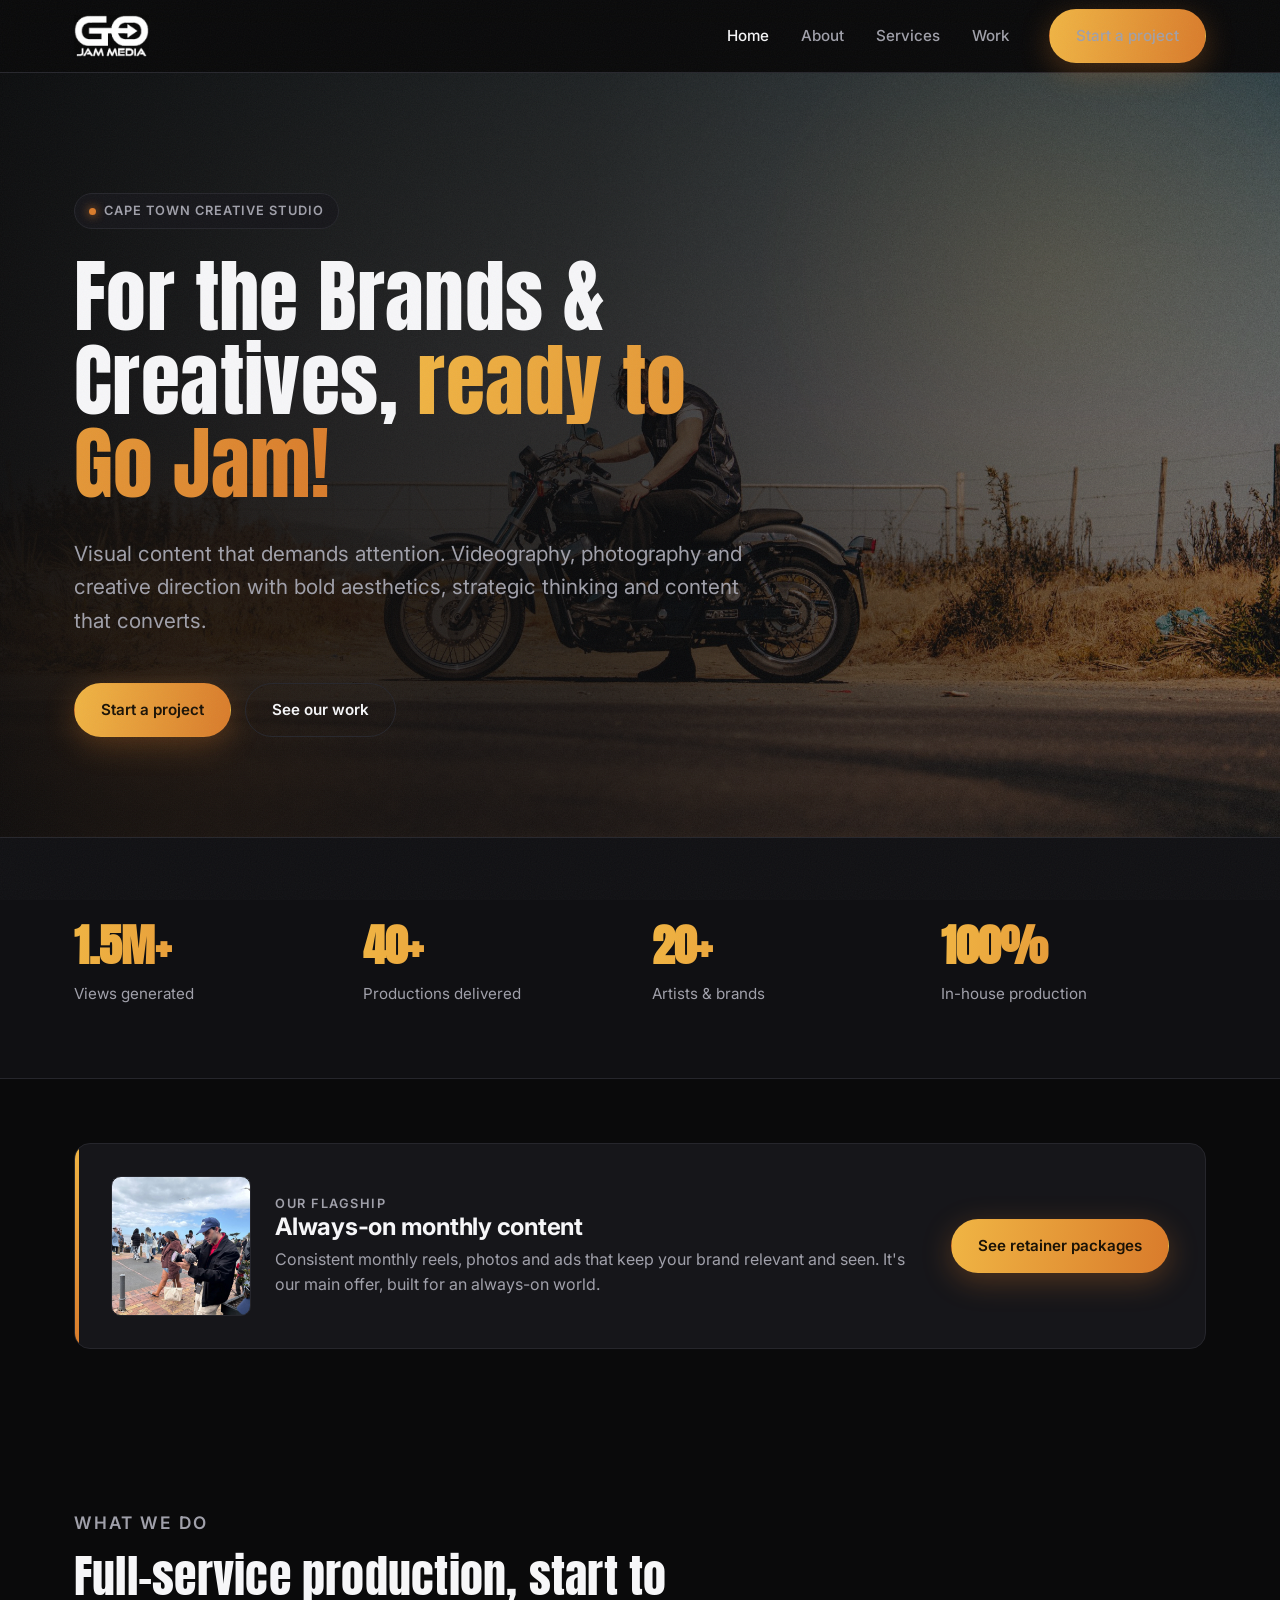
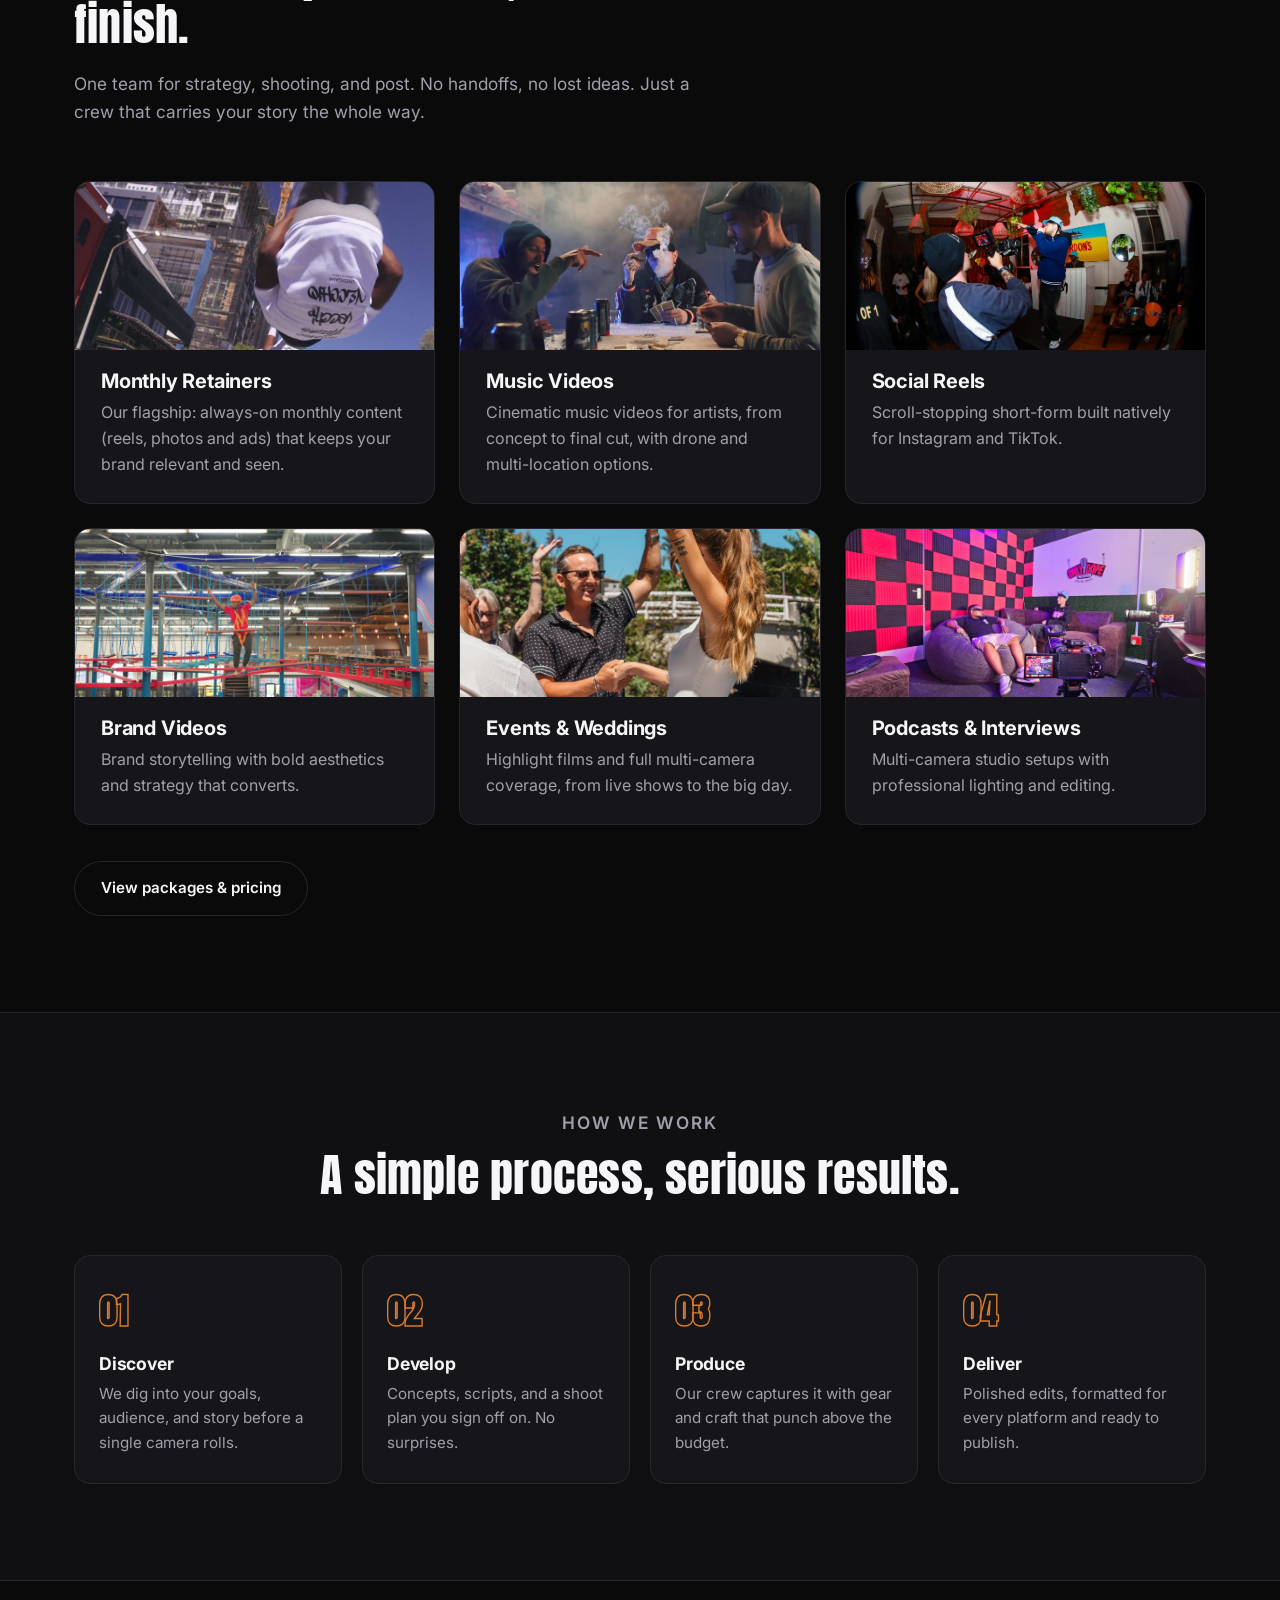
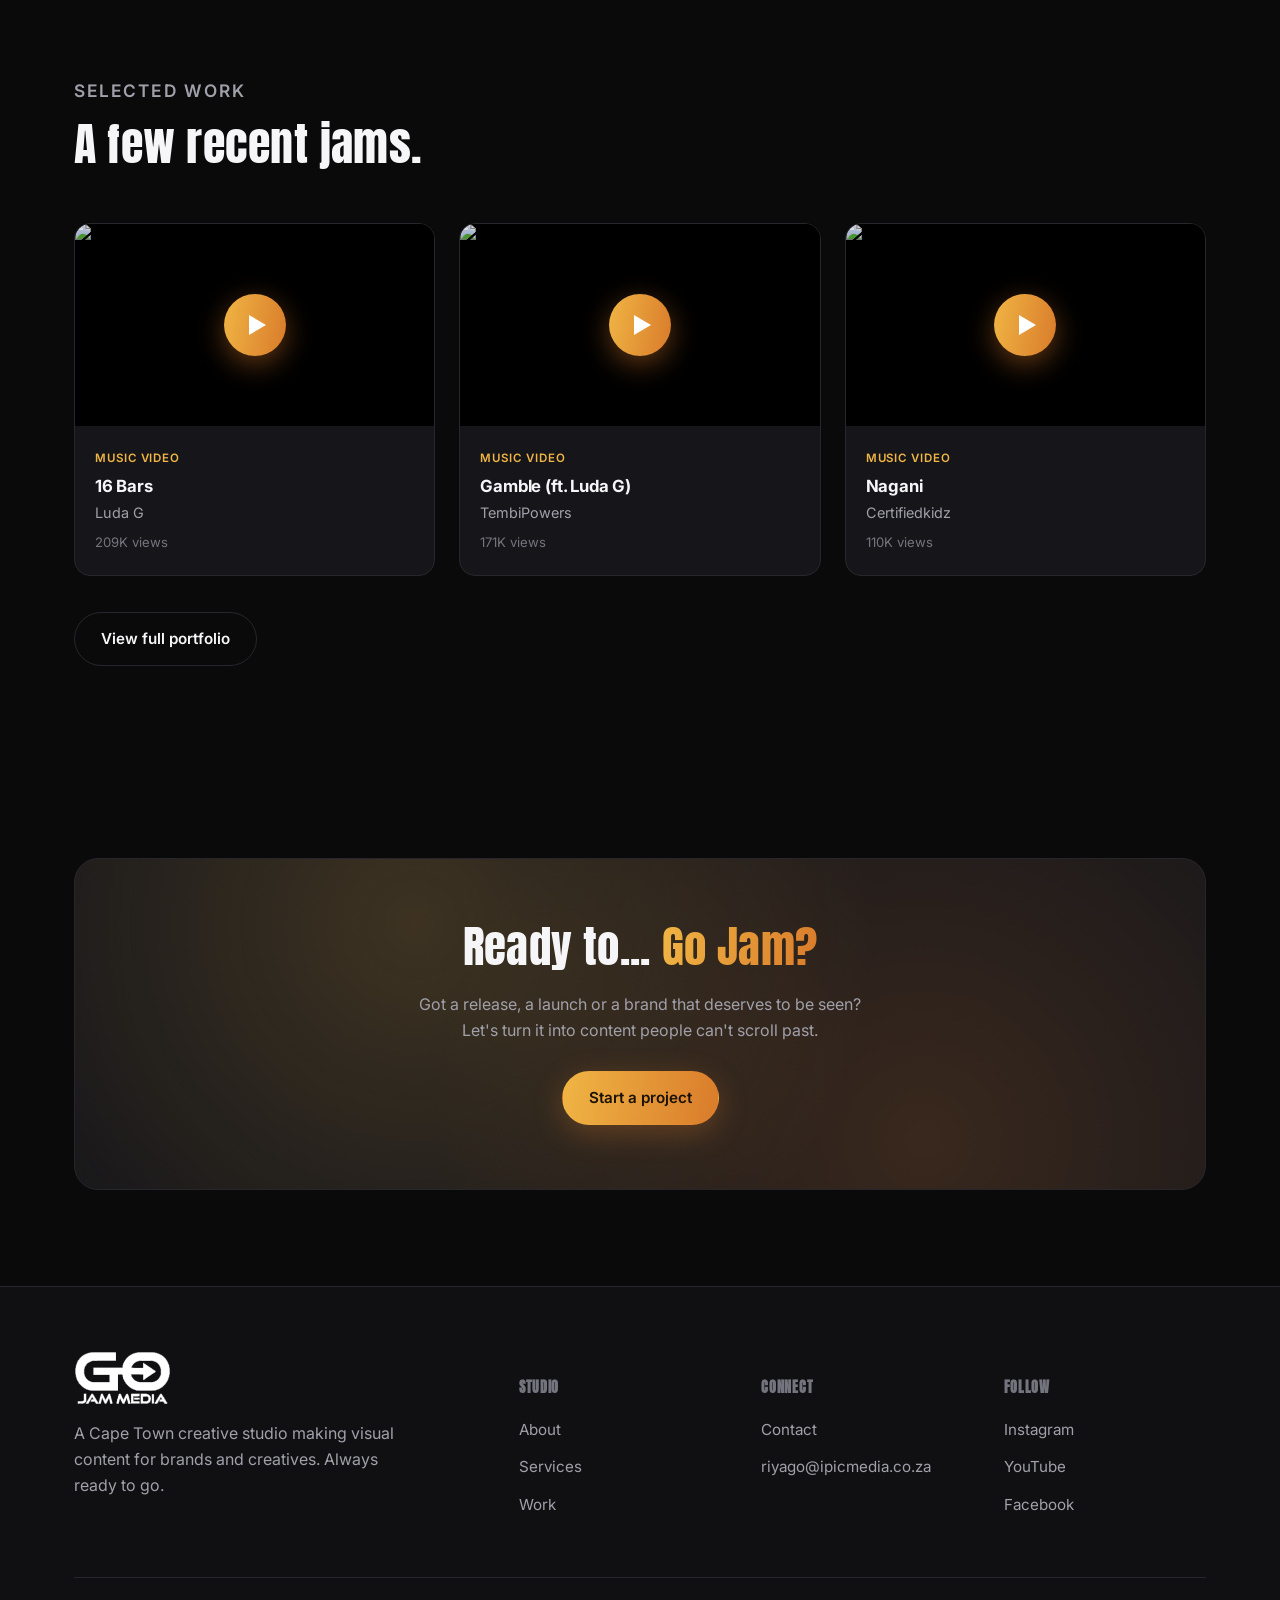
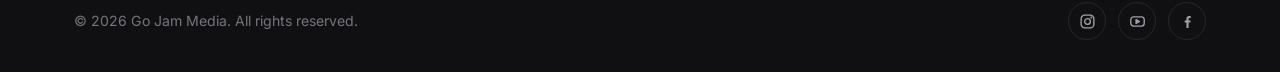
==== commit 108357d3: "Update home featured views; add Instagram plays to Work page - Home "A few recent jams": 16 Bars now" ====
--- a/index.html
+++ b/index.html
@@ -163,12 +163,12 @@
       </div>
       <div class="video-grid">
         <article class="v-card reveal">
-          <div class="v-embed"><button class="yt-facade" data-id="IOhc_ifv4yc" aria-label="Play: Gamble ft Luda G"><img src="https://i.ytimg.com/vi/IOhc_ifv4yc/hqdefault.jpg" alt="Gamble ft Luda G" loading="lazy" /><span class="play"></span></button></div>
-          <div class="v-meta"><span class="cat">Music Video</span><h4>Gamble (ft. Luda&nbsp;G)</h4><p class="client">TembiPowers</p><p class="v-views">170K views</p></div>
+          <div class="v-embed"><button class="yt-facade" data-id="-hHR4DKm7Jg" aria-label="Play: 16 Bars"><img src="https://i.ytimg.com/vi/-hHR4DKm7Jg/hqdefault.jpg" alt="16 Bars" loading="lazy" /><span class="play"></span></button></div>
+          <div class="v-meta"><span class="cat">Music Video</span><h4>16 Bars</h4><p class="client">Luda G</p><p class="v-views">209K views</p></div>
         </article>
         <article class="v-card reveal">
-          <div class="v-embed"><button class="yt-facade" data-id="-hHR4DKm7Jg" aria-label="Play: 16 Bars"><img src="https://i.ytimg.com/vi/-hHR4DKm7Jg/hqdefault.jpg" alt="16 Bars" loading="lazy" /><span class="play"></span></button></div>
-          <div class="v-meta"><span class="cat">Music Video</span><h4>16 Bars</h4><p class="client">Luda G</p><p class="v-views">163K views</p></div>
+          <div class="v-embed"><button class="yt-facade" data-id="IOhc_ifv4yc" aria-label="Play: Gamble ft Luda G"><img src="https://i.ytimg.com/vi/IOhc_ifv4yc/hqdefault.jpg" alt="Gamble ft Luda G" loading="lazy" /><span class="play"></span></button></div>
+          <div class="v-meta"><span class="cat">Music Video</span><h4>Gamble (ft. Luda&nbsp;G)</h4><p class="client">TembiPowers</p><p class="v-views">171K views</p></div>
         </article>
         <article class="v-card reveal">
           <div class="v-embed"><button class="yt-facade" data-id="kvtaFDU9Mik" aria-label="Play: Nagani"><img src="https://i.ytimg.com/vi/kvtaFDU9Mik/hqdefault.jpg" alt="Nagani" loading="lazy" /><span class="play"></span></button></div>
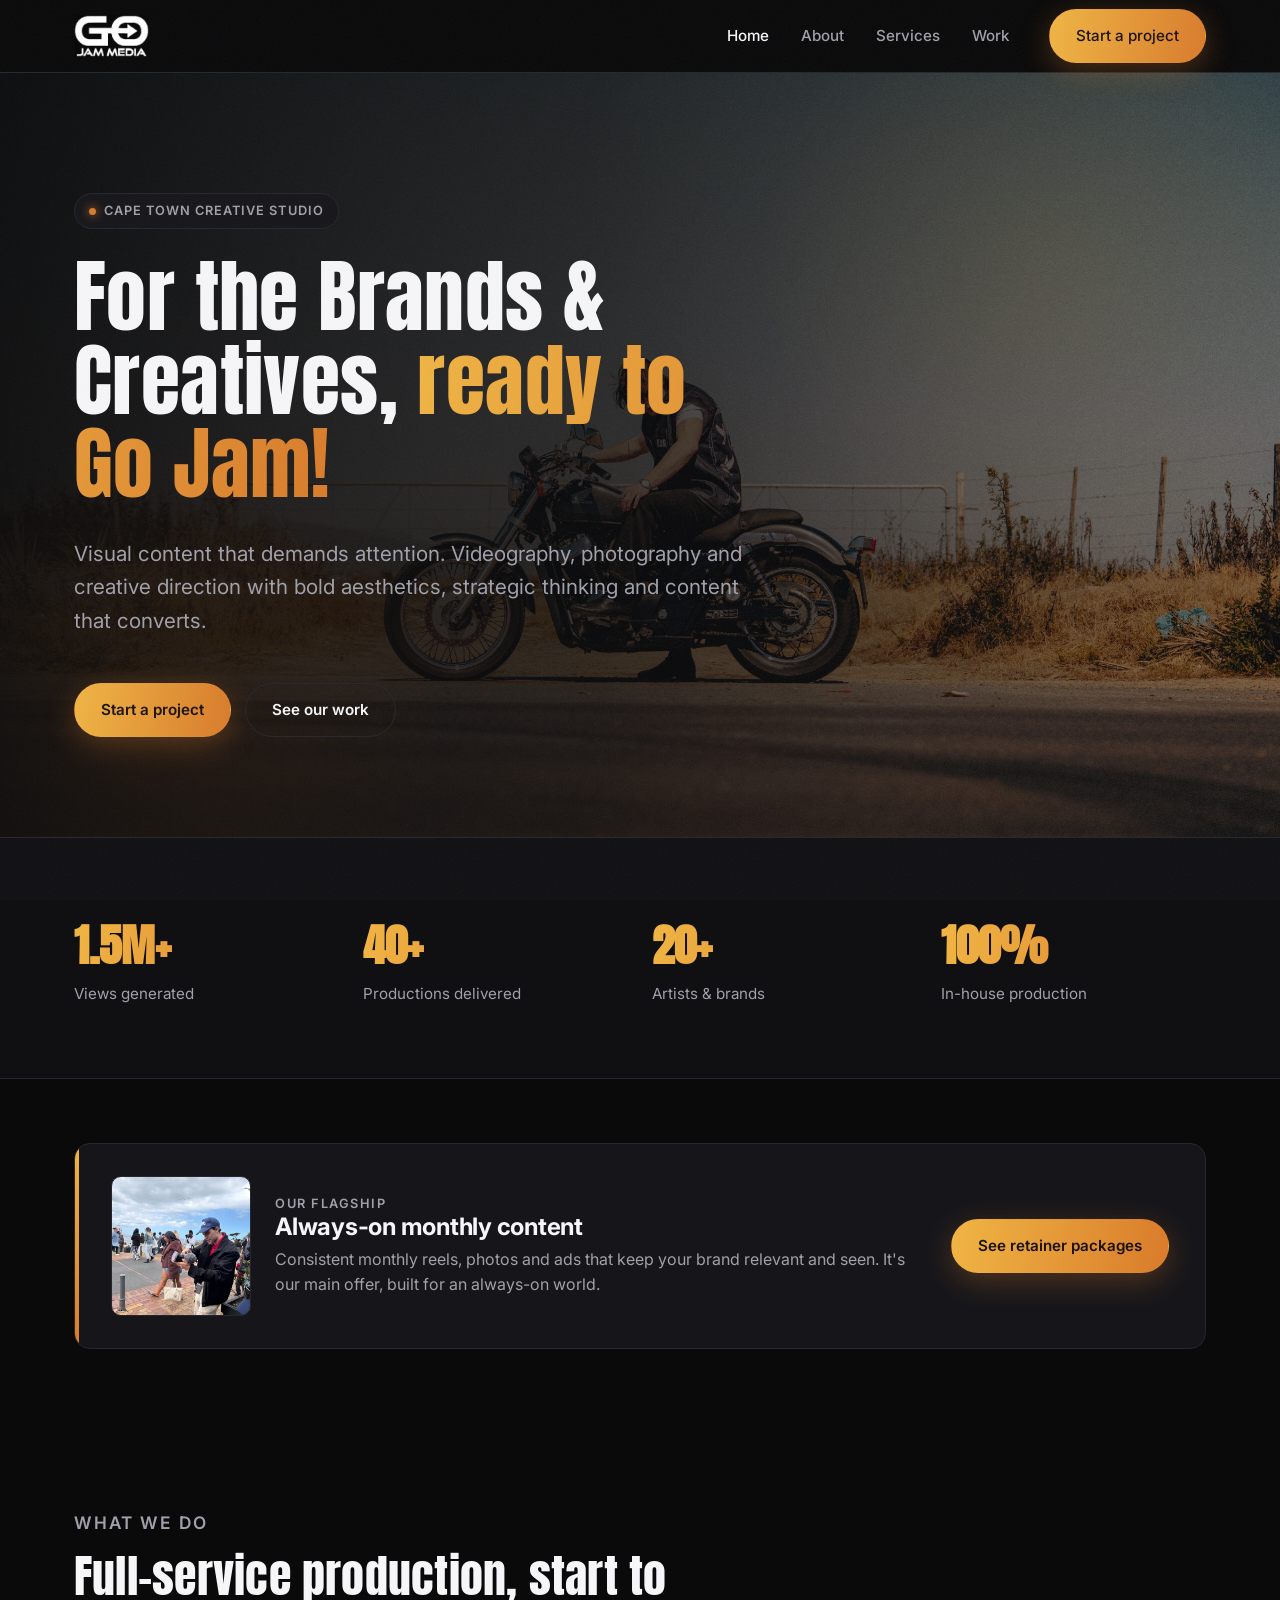
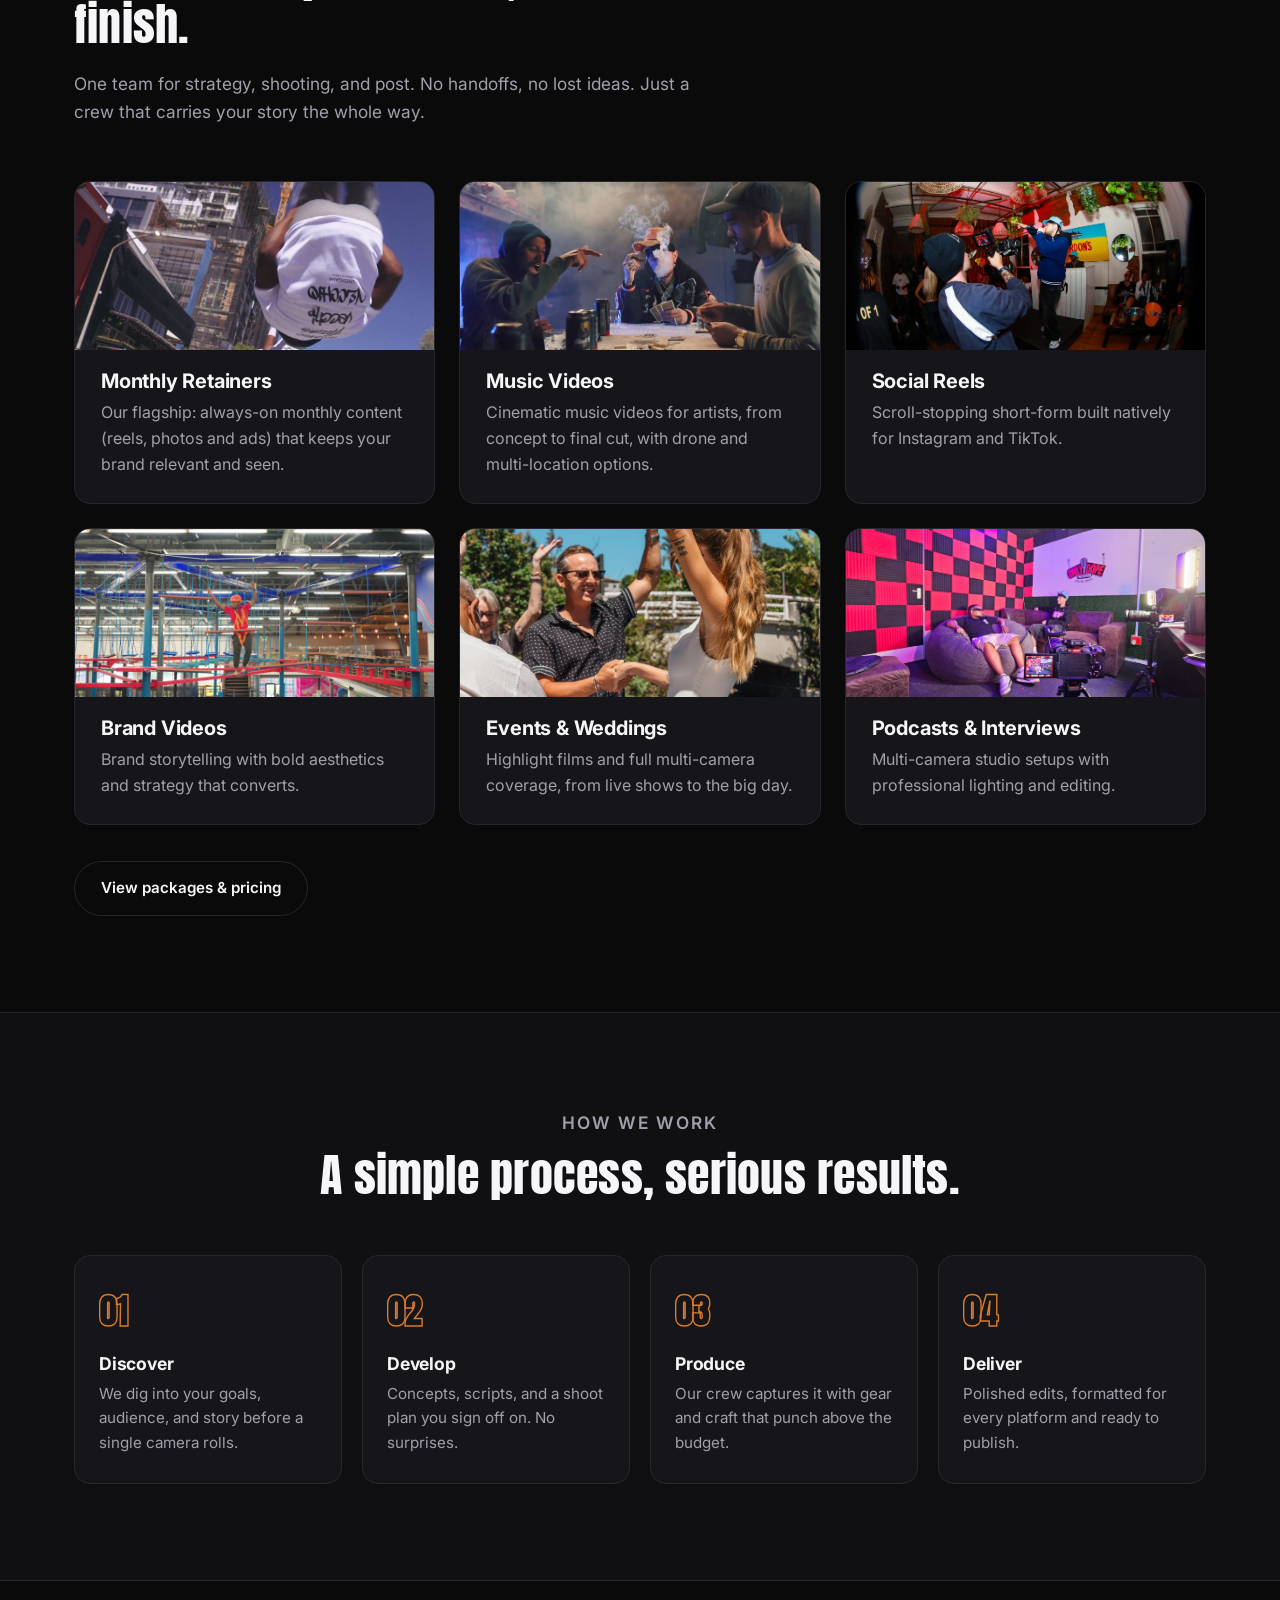
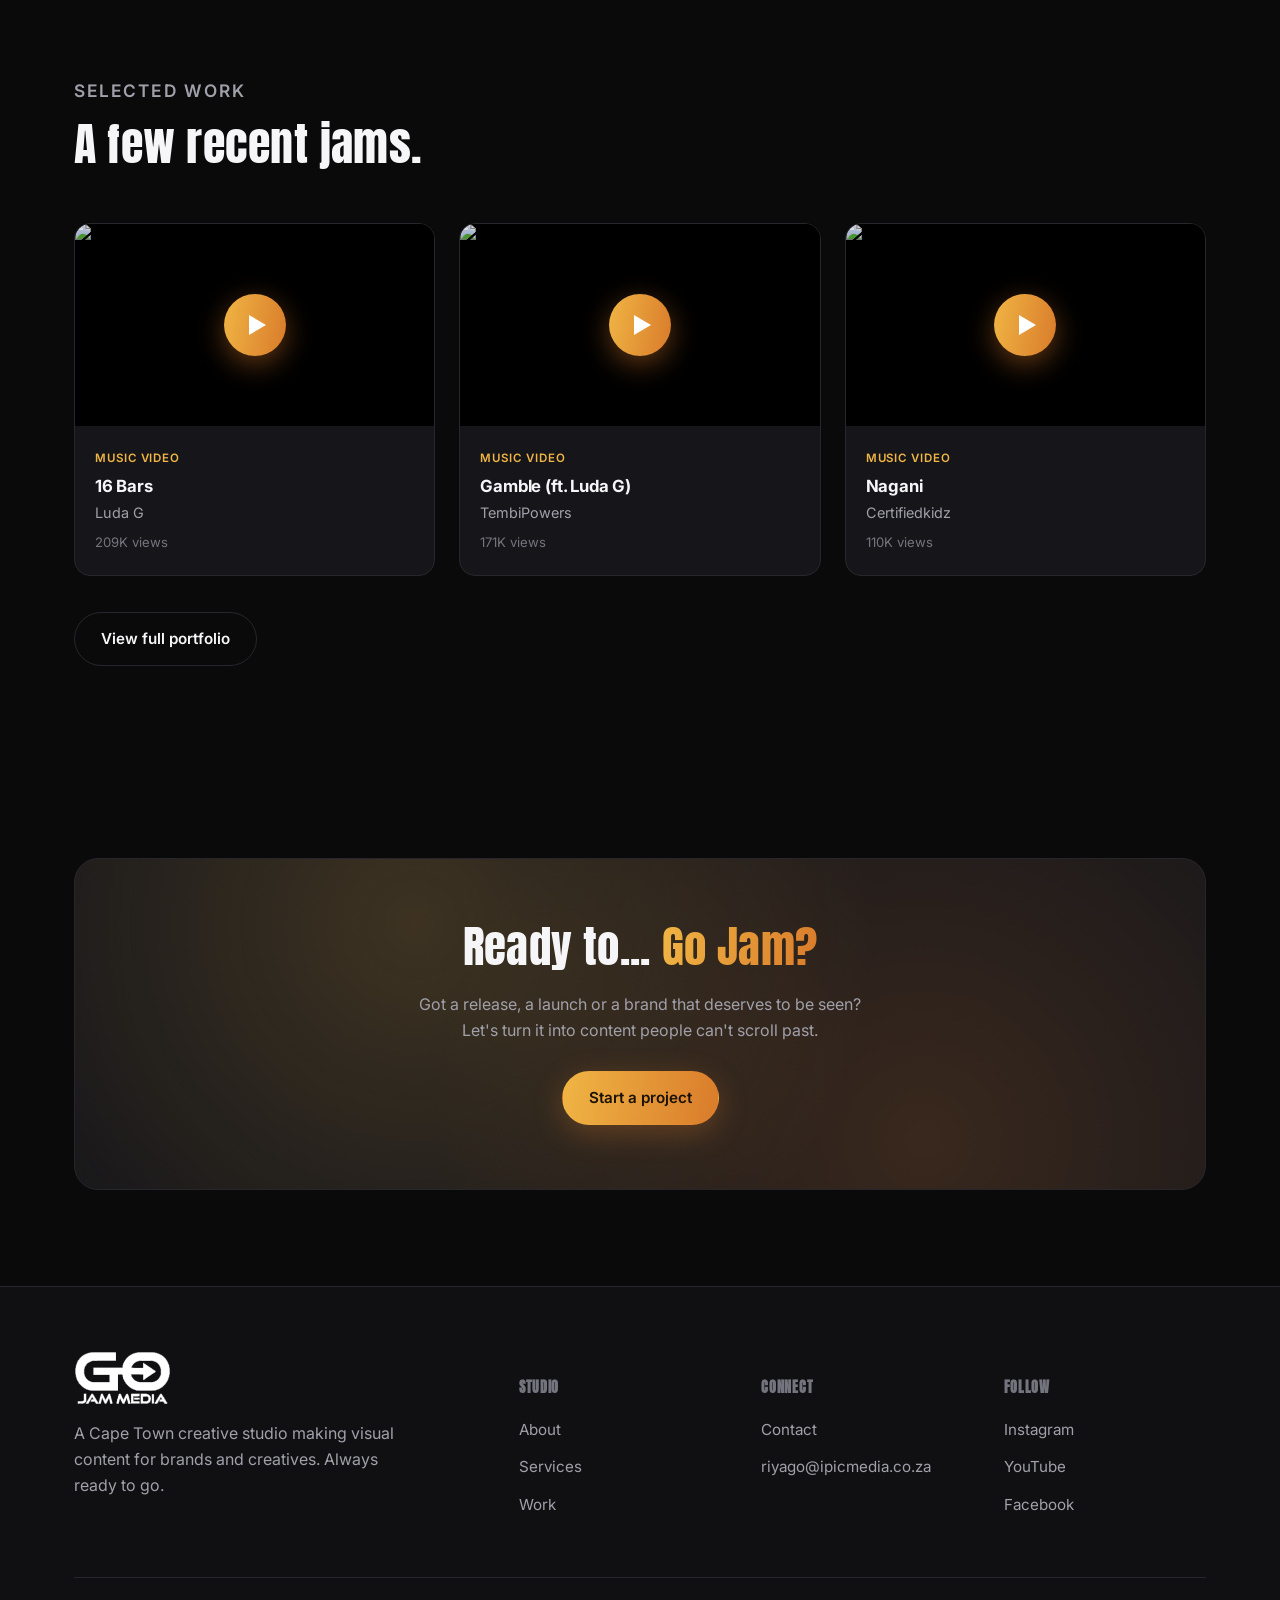
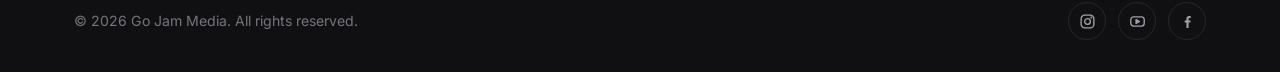
==== commit 9e9eb049: "Add scrollable mobile page tabs under the header On mobile, visitors only saw the hamburger. Add a h" ====
--- a/index.html
+++ b/index.html
@@ -42,10 +42,18 @@
         <li><a href="about.html">About</a></li>
         <li><a href="services.html">Services</a></li>
         <li><a href="work.html">Work</a></li>
-        <li class="nav-cta"><a href="contact.html" class="btn btn-primary">Start a project</a></li>
+        <li class="nav-cta"><a href="contact.html#enquire" class="btn btn-primary">Start a project</a></li>
       </ul>
     </div>
   </header>
+
+  <nav class="mobile-tabs" aria-label="Pages">
+    <a href="index.html" class="active">Home</a>
+    <a href="about.html">About</a>
+    <a href="services.html">Services</a>
+    <a href="work.html">Work</a>
+    <a href="contact.html">Contact</a>
+  </nav>
 
   <!-- ===== HERO ===== -->
   <section class="hero hero--photo">
@@ -57,7 +65,7 @@
         direction with bold aesthetics, strategic thinking and content that converts.
       </p>
       <div class="hero-actions">
-        <a href="contact.html" class="btn btn-primary">Start a project</a>
+        <a href="contact.html#enquire" class="btn btn-primary">Start a project</a>
         <a href="work.html" class="btn btn-ghost">See our work</a>
       </div>
     </div>
@@ -101,36 +109,36 @@
         <p>One team for strategy, shooting, and post. No handoffs, no lost ideas. Just a crew that carries your story the whole way.</p>
       </div>
       <div class="grid grid-3">
-        <div class="card has-photo reveal">
+        <a class="card has-photo reveal" href="services.html#retainers">
           <div class="card-photo" style="background-image:url('images/photos/retainers-home.jpg');background-position:center 30%"></div>
           <h3>Monthly Retainers</h3>
           <p>Our flagship: always-on monthly content (reels, photos and ads) that keeps your brand relevant and seen.</p>
-        </div>
-        <div class="card has-photo reveal">
+        </a>
+        <a class="card has-photo reveal" href="services.html#music-videos">
           <div class="card-photo" style="background-image:url('images/photos/music-videos.jpg')"></div>
           <h3>Music Videos</h3>
           <p>Cinematic music videos for artists, from concept to final cut, with drone and multi-location options.</p>
-        </div>
-        <div class="card has-photo reveal">
+        </a>
+        <a class="card has-photo reveal" href="services.html#social-reels">
           <div class="card-photo" style="background-image:url('images/photos/live-performance.jpg')"></div>
           <h3>Social Reels</h3>
           <p>Scroll-stopping short-form built natively for Instagram and TikTok.</p>
-        </div>
-        <div class="card has-photo reveal">
+        </a>
+        <a class="card has-photo reveal" href="services.html#brand-videos">
           <div class="card-photo" style="background-image:url('images/photos/commercial.jpg')"></div>
           <h3>Brand Videos</h3>
           <p>Brand storytelling with bold aesthetics and strategy that converts.</p>
-        </div>
-        <div class="card has-photo reveal">
+        </a>
+        <a class="card has-photo reveal" href="services.html#weddings">
           <div class="card-photo" style="background-image:url('images/photos/wedding.jpg')"></div>
           <h3>Events &amp; Weddings</h3>
           <p>Highlight films and full multi-camera coverage, from live shows to the big day.</p>
-        </div>
-        <div class="card has-photo reveal">
+        </a>
+        <a class="card has-photo reveal" href="services.html#interviews-podcasts">
           <div class="card-photo" style="background-image:url('images/photos/podcast.jpg')"></div>
           <h3>Podcasts &amp; Interviews</h3>
           <p>Multi-camera studio setups with professional lighting and editing.</p>
-        </div>
+        </a>
       </div>
       <div style="margin-top:36px">
         <a href="services.html" class="btn btn-ghost">View packages &amp; pricing</a>
@@ -181,6 +189,14 @@
     </div>
   </section>
 
+  <!-- ===== TESTIMONIALS (stays hidden until GOJAM_TESTIMONIALS in js/main.js has entries) ===== -->
+  <section class="section bg-alt testimonials" data-testimonials hidden>
+    <div class="container">
+      <div class="section-head reveal"><p class="eyebrow">Testimonials</p><h2>What clients say</h2></div>
+      <div class="testi-grid"></div>
+    </div>
+  </section>
+
   <!-- ===== CTA ===== -->
   <section class="section">
     <div class="container">
@@ -188,7 +204,7 @@
         <h2>Ready to... <span class="accent-text">Go Jam?</span></h2>
         <p>Got a release, a launch or a brand that deserves to be seen? Let's turn it into content people can't scroll past.</p>
         <div style="margin-top:28px">
-          <a href="contact.html" class="btn btn-primary">Start a project</a>
+          <a href="contact.html#enquire" class="btn btn-primary">Start a project</a>
         </div>
       </div>
     </div>
@@ -237,6 +253,30 @@
     </div>
   </footer>
 
+  <script type="application/ld+json">
+  {
+    "@context": "https://schema.org",
+    "@type": "ProfessionalService",
+    "name": "Go Jam Media",
+    "url": "https://gojam.co.za/",
+    "image": "https://gojam.co.za/og-image.jpg",
+    "telephone": "+27605689717",
+    "email": "riyago@ipicmedia.co.za",
+    "address": {
+      "@type": "PostalAddress",
+      "addressLocality": "Cape Town",
+      "addressRegion": "Western Cape",
+      "addressCountry": "ZA"
+    },
+    "areaServed": "Cape Town",
+    "sameAs": [
+      "https://www.instagram.com/gojammedia/",
+      "https://www.youtube.com/@gojammedia",
+      "https://www.facebook.com/Gojammedia/"
+    ]
+  }
+  </script>
+
   <script src="js/main.js"></script>
 </body>
 </html>
--- a/css/styles.css
+++ b/css/styles.css
@@ -168,6 +168,10 @@
 }
 .nav-links a:hover,
 .nav-links a.active { color: var(--text); }
+/* CTA button keeps its dark-on-gold text (override the nav link colours) */
+.nav-links a.btn-primary,
+.nav-links a.btn-primary:hover,
+.nav-links a.btn-primary.active { color: #1a1206; }
 .nav-cta { margin-left: 8px; }
 
 .nav-toggle {
@@ -688,8 +692,15 @@
   .nav-links.open { transform: translateY(0); }
   .nav-links li { padding: 6px 0; }
   .nav-links a { display: block; padding: 10px 0; font-size: 1.05rem; }
-  .nav-cta { margin: 10px 0 0; }
-  .nav-cta .btn { width: 100%; justify-content: center; }
+  .nav-cta { margin: 14px 0 0; }
+  .nav-cta .btn {
+    display: flex;
+    width: 100%;
+    justify-content: center;
+    text-align: center;
+    padding: 17px 26px;
+    font-size: 1.05rem;
+  }
   .brand-logo { height: 34px; }
 
   .grid-3, .grid-2 { grid-template-columns: 1fr; }
@@ -703,3 +714,151 @@
   .steps { grid-template-columns: 1fr; }
   .footer-top { grid-template-columns: 1fr; }
 }
+
+/* ========== services jump menu, FAQ, testimonials, embeds (added) ========== */
+
+/* clickable service cards (home) */
+a.card { text-decoration: none; color: inherit; }
+
+/* anchor offsets so sticky header/jump bar don't hide headings */
+.pkg-cat, #add-ons, #faq { scroll-margin-top: 130px; }
+#enquire, #book { scroll-margin-top: 100px; }
+
+/* sticky jump menu (services) */
+.svc-jump {
+  position: sticky; top: 72px; z-index: 90;
+  background: rgba(10, 10, 11, 0.82);
+  backdrop-filter: blur(14px);
+  border-bottom: 1px solid var(--border);
+}
+.svc-jump-inner {
+  display: flex; gap: 8px; overflow-x: auto;
+  padding: 12px 0; -webkit-overflow-scrolling: touch; scrollbar-width: none;
+}
+.svc-jump-inner::-webkit-scrollbar { display: none; }
+.svc-jump a {
+  flex: none; white-space: nowrap;
+  font-size: 0.85rem; font-weight: 500;
+  color: var(--muted); text-decoration: none;
+  padding: 7px 14px; border: 1px solid var(--border);
+  border-radius: 999px; background: var(--surface);
+  transition: color 0.2s var(--ease), border-color 0.2s var(--ease);
+}
+.svc-jump a:hover { color: var(--text); border-color: var(--muted); }
+
+/* release add-ons row (music videos) */
+.release-addons {
+  display: flex; flex-wrap: wrap; align-items: center; gap: 10px 20px;
+  margin-top: 22px; padding: 16px 20px;
+  background: var(--surface); border: 1px solid var(--border);
+  border-radius: var(--radius-sm);
+  font-size: 0.9rem; color: var(--muted);
+}
+.release-addons .ra-label {
+  font-weight: 700; color: var(--text);
+  text-transform: uppercase; letter-spacing: 0.06em; font-size: 0.76rem;
+}
+.release-addons .ra-item b { color: var(--accent-1); font-weight: 600; margin-left: 4px; }
+
+/* FAQ */
+.faq { max-width: 820px; margin-top: 8px; }
+.faq details { border-bottom: 1px solid var(--border); }
+.faq details:first-child { border-top: 1px solid var(--border); }
+.faq summary {
+  cursor: pointer; list-style: none; position: relative;
+  padding: 20px 44px 20px 0;
+  font-weight: 600; color: var(--text); font-size: 1.05rem;
+}
+.faq summary::-webkit-details-marker { display: none; }
+.faq summary::after {
+  content: "+"; position: absolute; right: 8px; top: 50%;
+  transform: translateY(-50%); transform-origin: center;
+  font-size: 1.5rem; color: var(--accent-1); font-weight: 400; line-height: 1;
+  transition: transform 0.2s var(--ease);
+}
+.faq details[open] summary::after { transform: translateY(-50%) rotate(45deg); }
+.faq-a { padding: 0 44px 22px 0; }
+.faq-a p { color: var(--muted); margin: 0; line-height: 1.6; }
+.faq-a a { color: var(--accent-1); }
+
+/* testimonials (hidden until populated by js/main.js) */
+.testimonials[hidden] { display: none; }
+.testi-grid { display: grid; grid-template-columns: repeat(3, 1fr); gap: 22px; margin-top: 8px; }
+.testi-card {
+  background: var(--surface); border: 1px solid var(--border);
+  border-radius: var(--radius); padding: 26px;
+  display: flex; flex-direction: column; gap: 16px;
+}
+.testi-quote { color: var(--text); font-size: 1.02rem; line-height: 1.55; margin: 0; }
+.testi-who { display: flex; align-items: center; gap: 12px; margin-top: auto; }
+.testi-photo {
+  width: 44px; height: 44px; border-radius: 50%; flex: none;
+  background-size: cover; background-position: center; border: 1px solid var(--border);
+}
+.testi-name { display: block; font-weight: 600; color: var(--text); font-size: 0.95rem; }
+.testi-meta { display: block; color: var(--muted); font-size: 0.85rem; }
+.testi-link { font-size: 0.85rem; color: var(--accent-1); text-decoration: none; font-weight: 500; }
+.testi-link:hover { text-decoration: underline; }
+
+/* fallback links under embeds */
+.form-fallback { margin-top: 14px; font-size: 0.88rem; color: var(--muted-2); }
+.form-fallback a { color: var(--accent-1); }
+
+/* Cal.com inline embed container */
+.cal-embed {
+  width: 100%; min-height: 640px; overflow: hidden;
+  border: 1px solid var(--border); border-radius: var(--radius);
+  background: var(--surface);
+}
+
+@media (max-width: 900px) {
+  .testi-grid { grid-template-columns: repeat(2, 1fr); }
+}
+@media (max-width: 640px) {
+  .testi-grid {
+    display: flex; overflow-x: auto; scroll-snap-type: x mandatory;
+    gap: 16px; -webkit-overflow-scrolling: touch; scrollbar-width: none;
+  }
+  .testi-grid::-webkit-scrollbar { display: none; }
+  .testi-card { flex: 0 0 84%; scroll-snap-align: start; }
+}
+
+/* ========== mobile page tabs (scrollable); desktop unaffected ========== */
+.mobile-tabs { display: none; }
+
+@media (max-width: 760px) {
+  .mobile-tabs {
+    display: flex;
+    gap: 8px;
+    overflow-x: auto;
+    position: sticky;
+    top: 72px;
+    z-index: 95;
+    padding: 9px 24px;
+    background: rgba(10, 10, 11, 0.9);
+    backdrop-filter: blur(14px);
+    border-bottom: 1px solid var(--border);
+    -webkit-overflow-scrolling: touch;
+    scrollbar-width: none;
+  }
+  .mobile-tabs::-webkit-scrollbar { display: none; }
+  .mobile-tabs a {
+    flex: none;
+    white-space: nowrap;
+    font-size: 0.9rem;
+    font-weight: 500;
+    color: var(--muted);
+    padding: 6px 15px;
+    border: 1px solid var(--border);
+    border-radius: 999px;
+    background: var(--surface);
+    transition: color 0.2s var(--ease), border-color 0.2s var(--ease);
+  }
+  .mobile-tabs a.active {
+    color: #1a1206;
+    background: var(--accent-grad);
+    border-color: transparent;
+  }
+  /* don't stack a third sticky bar on the services page */
+  .svc-jump { position: static; top: auto; }
+}
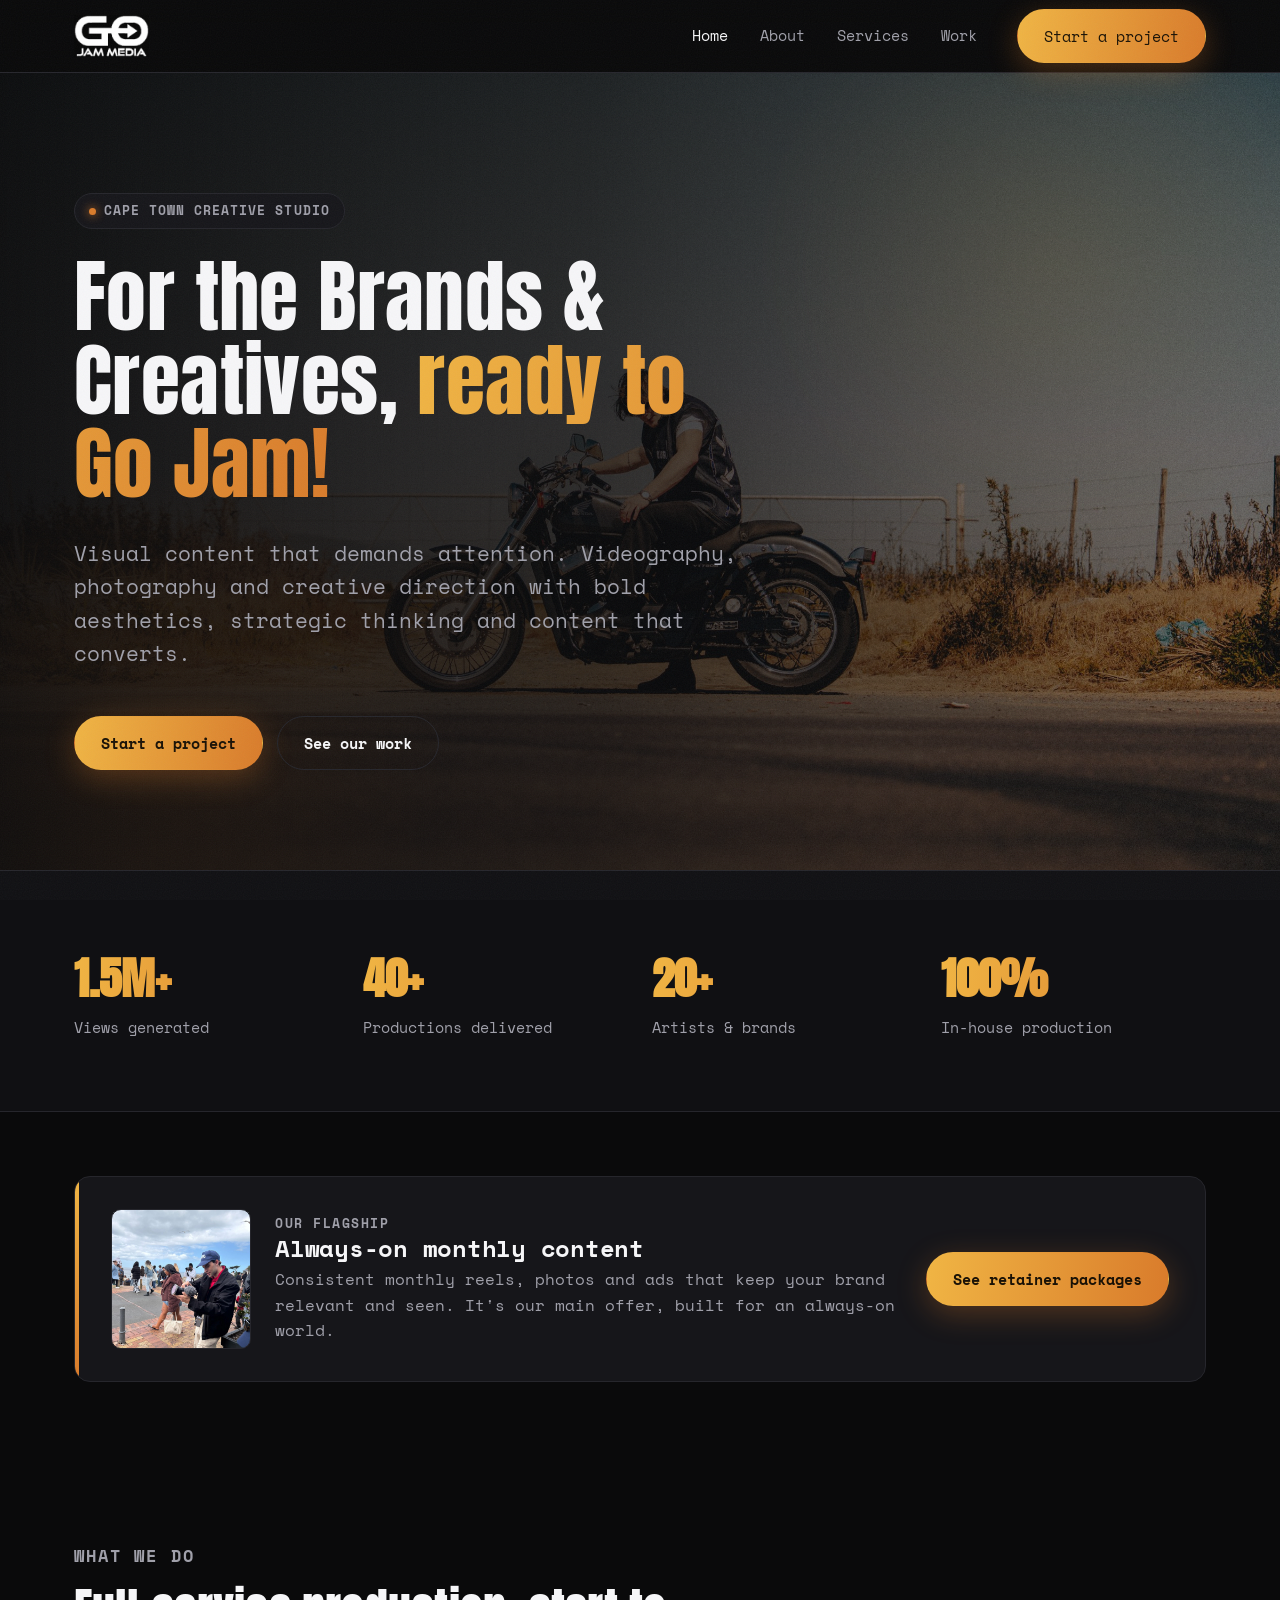
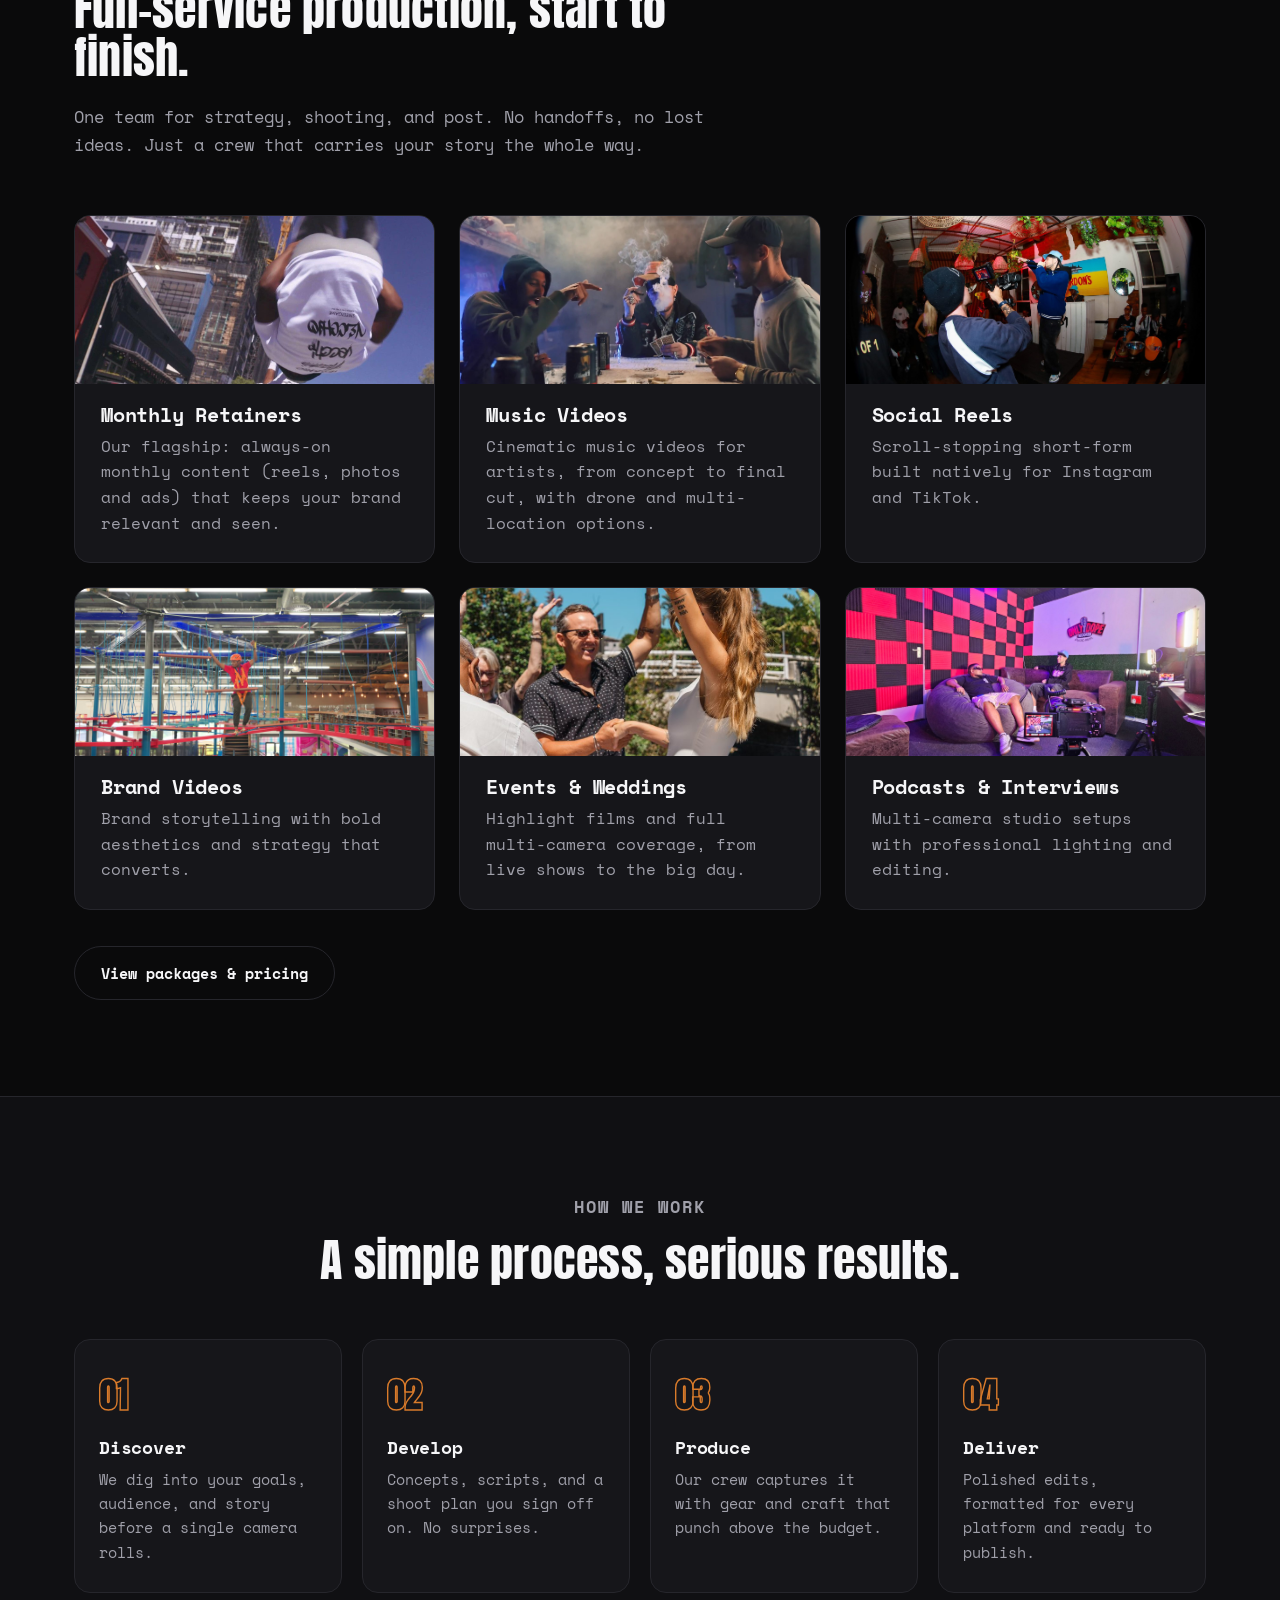
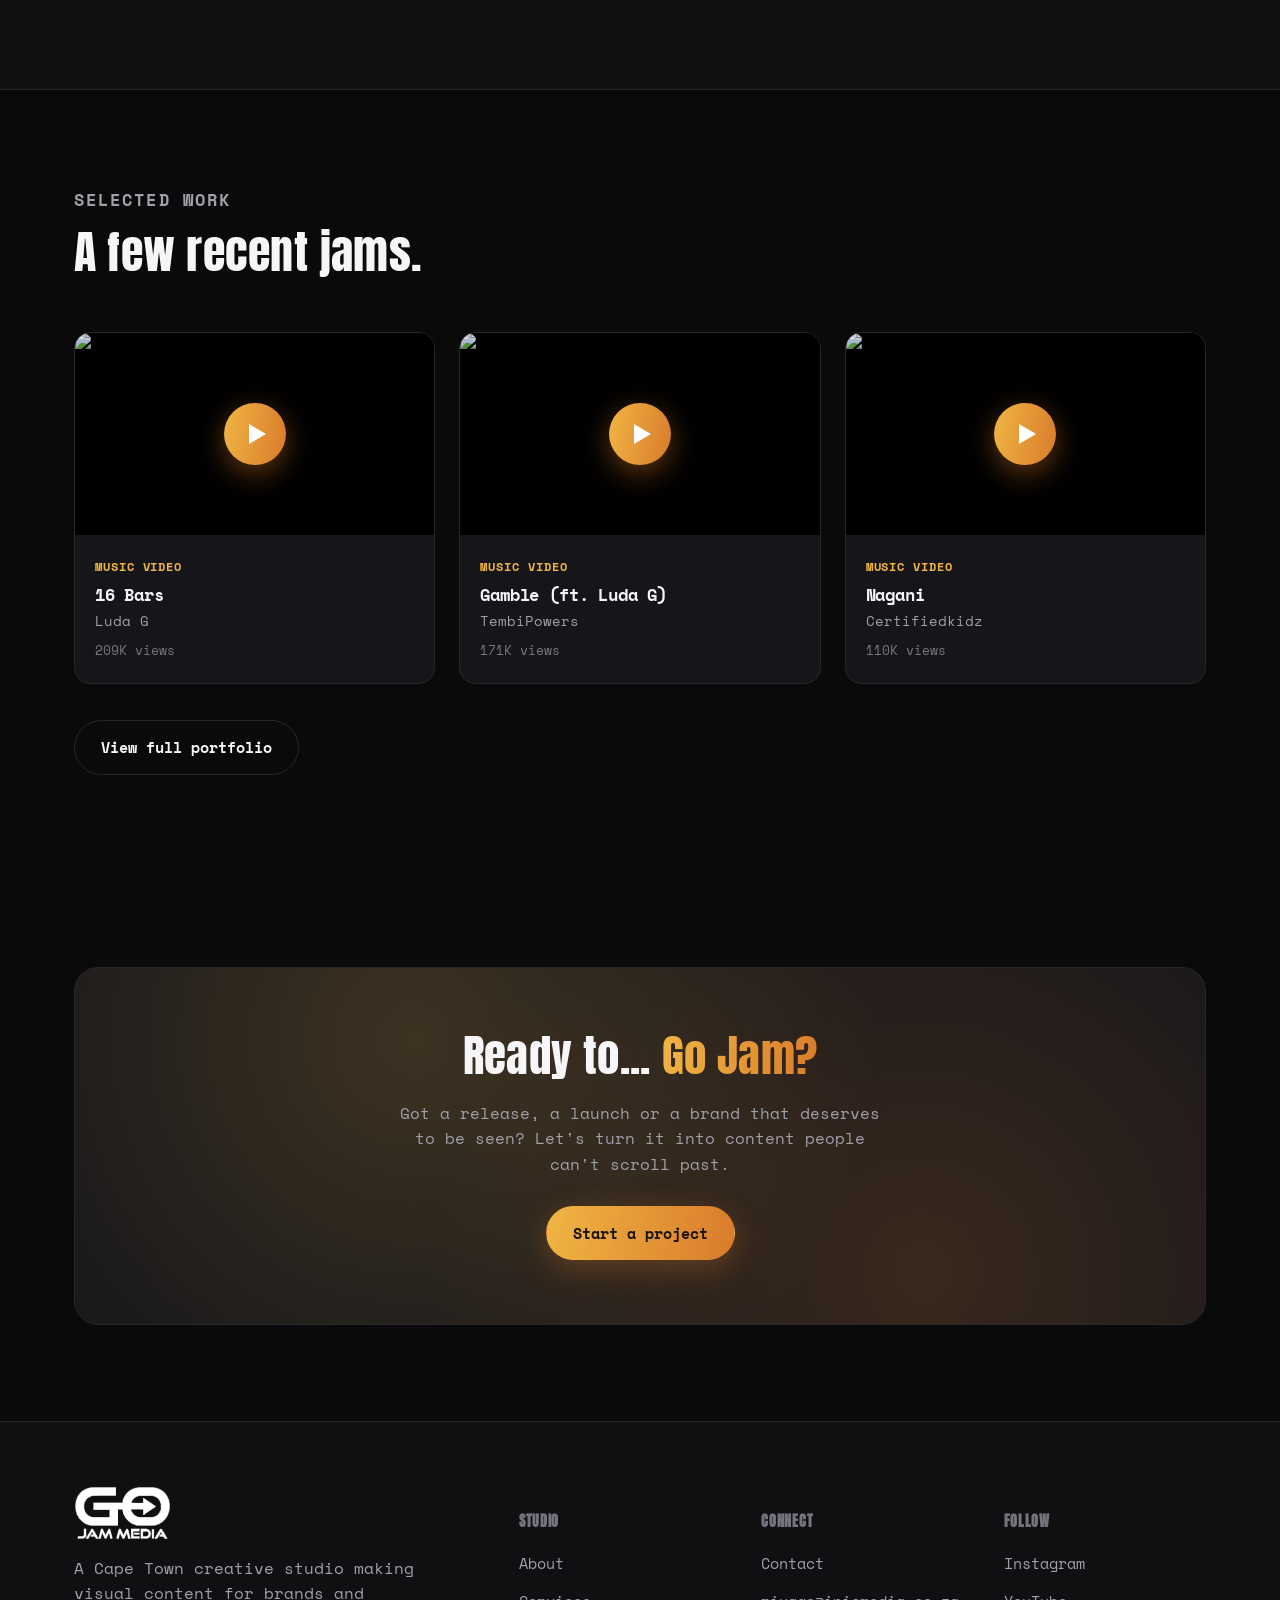
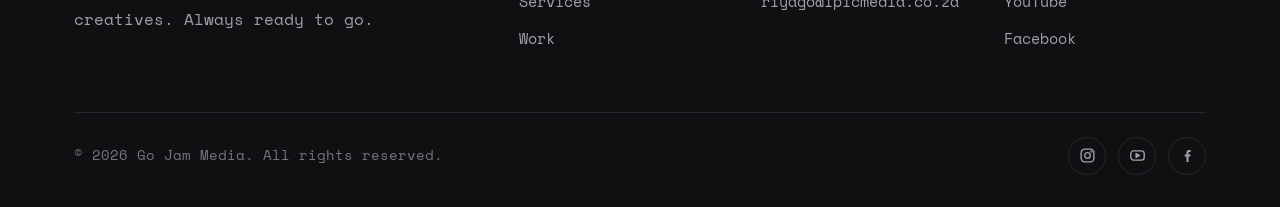
==== commit d58dd7ec: "Switch body font to Space Mono (headings stay Anton) Body, labels, nav, buttons, package specs and s" ====
--- a/index.html
+++ b/index.html
@@ -23,7 +23,7 @@
   <meta name="twitter:image" content="https://gojam.co.za/og-image.jpg" />
   <link rel="preconnect" href="https://fonts.googleapis.com" />
   <link rel="preconnect" href="https://fonts.gstatic.com" crossorigin />
-  <link href="https://fonts.googleapis.com/css2?family=Anton&family=Inter:wght@400;500;600;700&display=swap" rel="stylesheet" />
+  <link href="https://fonts.googleapis.com/css2?family=Anton&family=Space+Mono:wght@400;700&display=swap" rel="stylesheet" />
   <link rel="stylesheet" href="css/styles.css" />
 </head>
 <body>
--- a/css/styles.css
+++ b/css/styles.css
@@ -21,8 +21,8 @@
   --radius-sm: 10px;
   --ease: cubic-bezier(0.22, 1, 0.36, 1);
 
-  --font-display: "Anton", "Inter", system-ui, sans-serif;
-  --font-body: "Inter", system-ui, -apple-system, sans-serif;
+  --font-display: "Anton", system-ui, sans-serif;
+  --font-body: "Space Mono", ui-monospace, SFMono-Regular, Menlo, monospace;
 }
 
 /* ---------- reset ---------- */
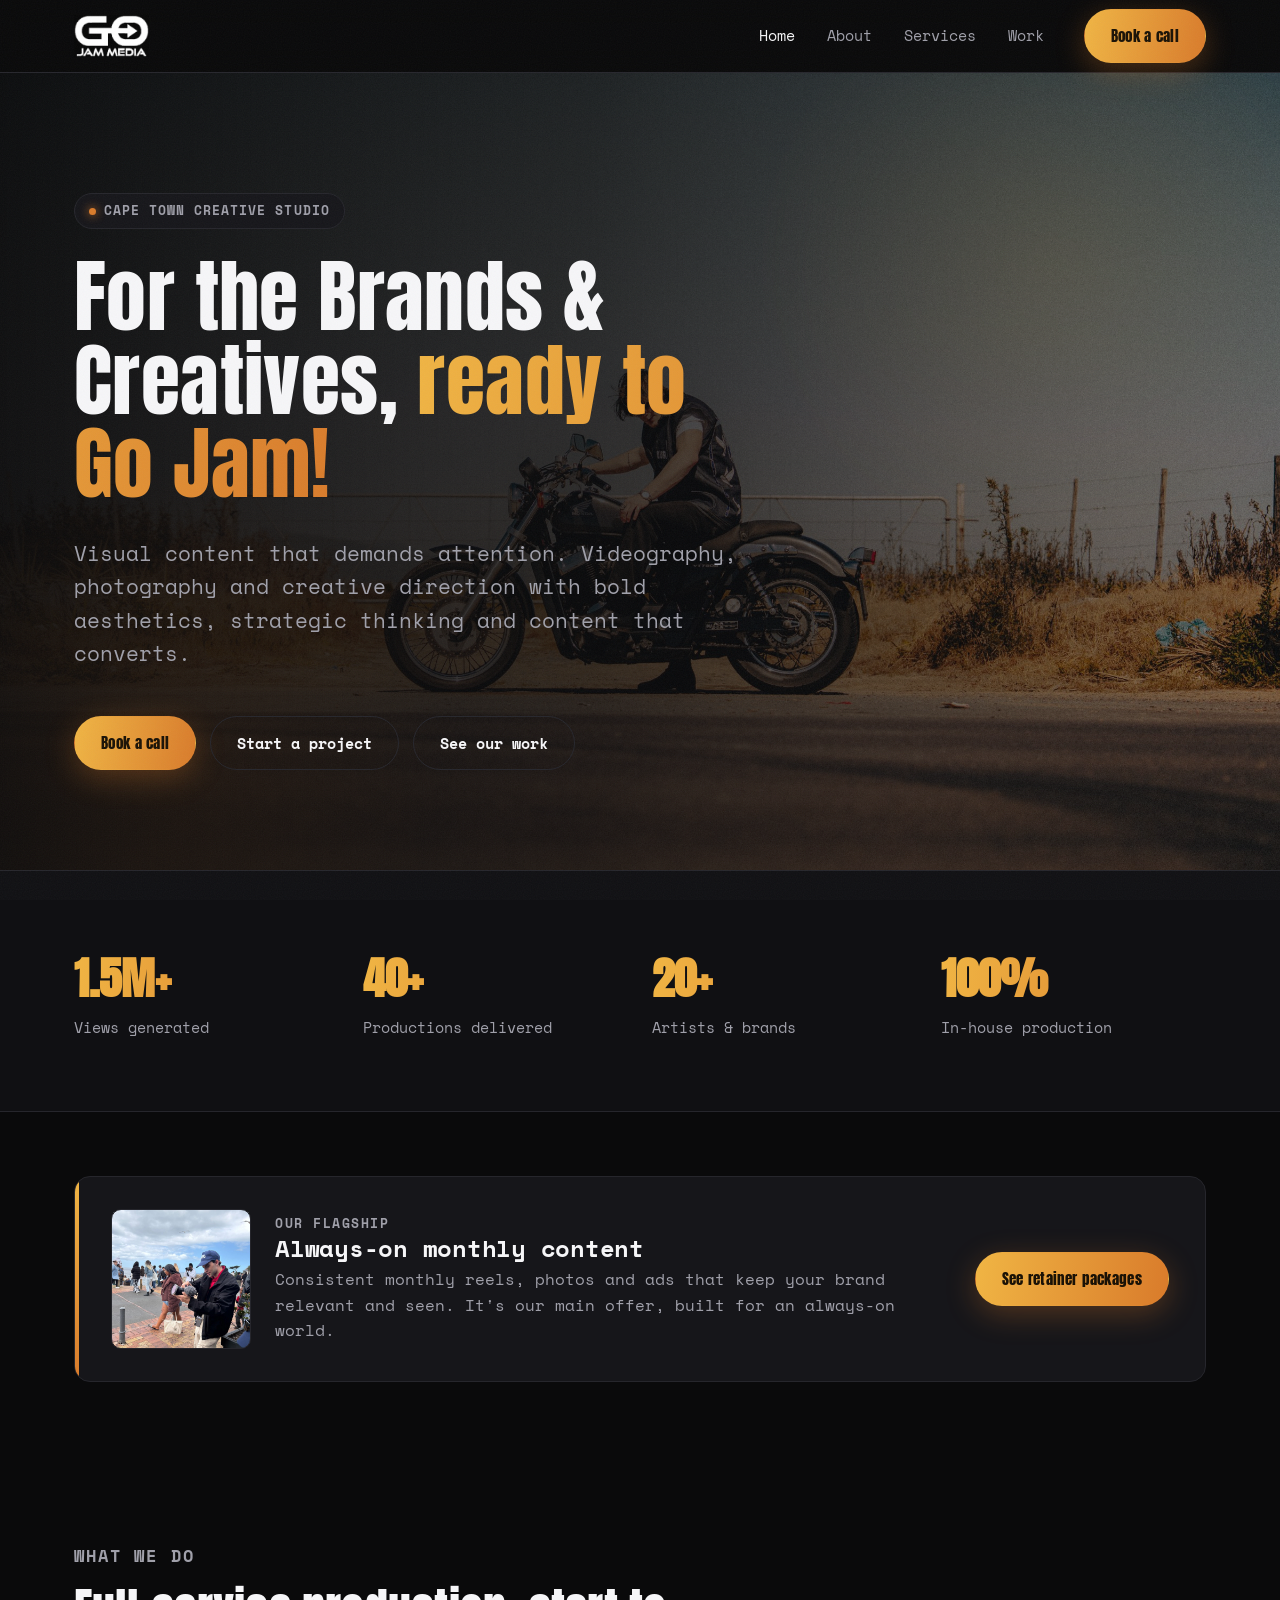
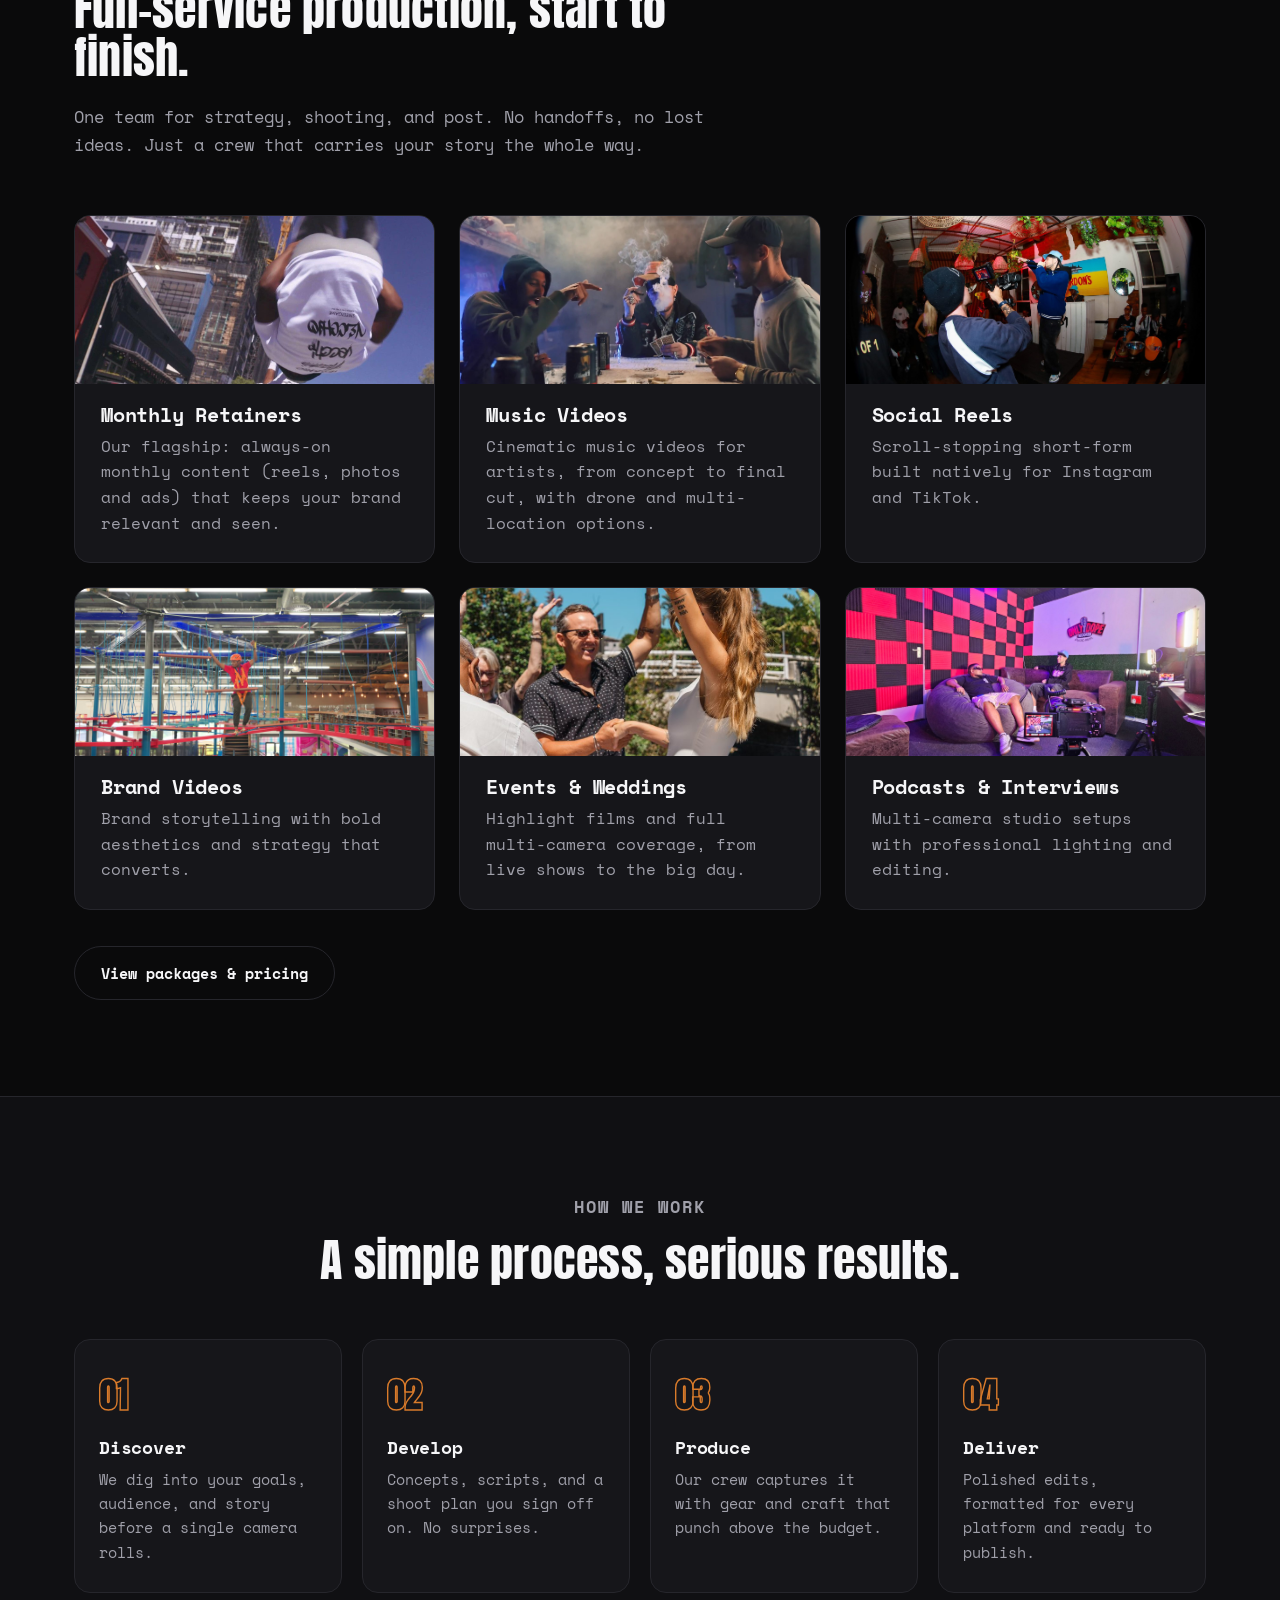
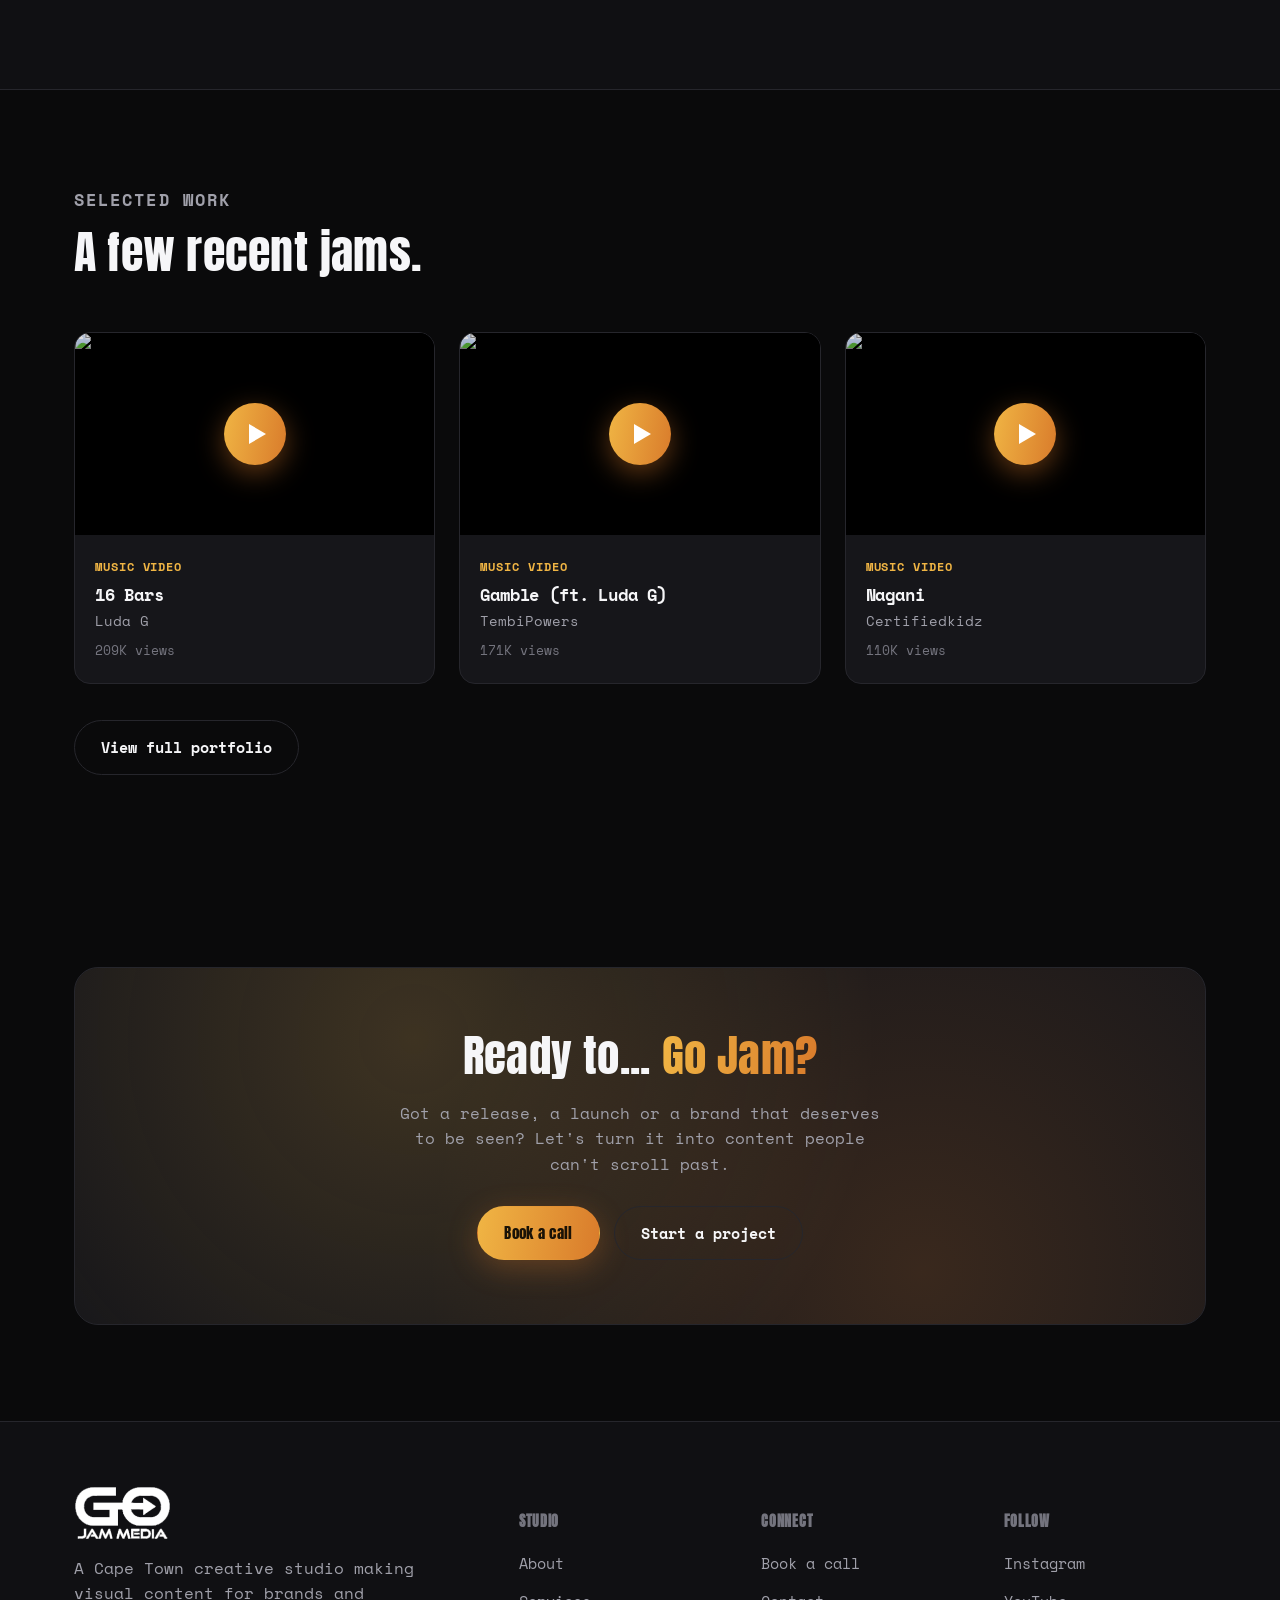
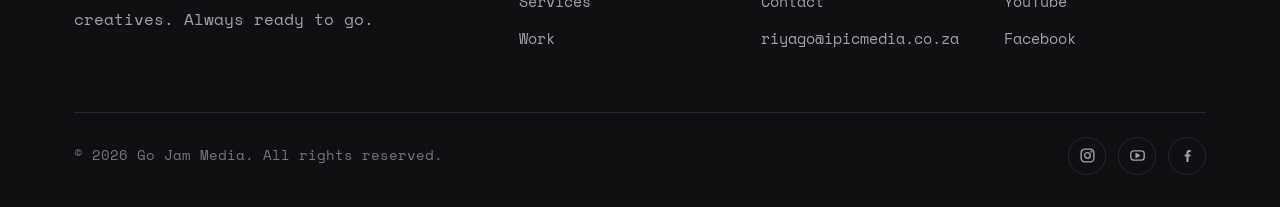
==== commit 7d12b113: "Split the two CTAs: Book a call (primary) and Start a project (secondary) Give each action its own h" ====
--- a/index.html
+++ b/index.html
@@ -42,7 +42,7 @@
         <li><a href="about.html">About</a></li>
         <li><a href="services.html">Services</a></li>
         <li><a href="work.html">Work</a></li>
-        <li class="nav-cta"><a href="contact.html#enquire" class="btn btn-primary">Start a project</a></li>
+        <li class="nav-cta"><a href="book.html" class="btn btn-primary">Book a call</a></li>
       </ul>
     </div>
   </header>
@@ -53,6 +53,7 @@
     <a href="services.html">Services</a>
     <a href="work.html">Work</a>
     <a href="contact.html">Contact</a>
+    <a href="book.html">Book</a>
   </nav>
 
   <!-- ===== HERO ===== -->
@@ -65,7 +66,8 @@
         direction with bold aesthetics, strategic thinking and content that converts.
       </p>
       <div class="hero-actions">
-        <a href="contact.html#enquire" class="btn btn-primary">Start a project</a>
+        <a href="book.html" class="btn btn-primary">Book a call</a>
+        <a href="contact.html" class="btn btn-ghost">Start a project</a>
         <a href="work.html" class="btn btn-ghost">See our work</a>
       </div>
     </div>
@@ -203,8 +205,9 @@
       <div class="cta-band reveal">
         <h2>Ready to... <span class="accent-text">Go Jam?</span></h2>
         <p>Got a release, a launch or a brand that deserves to be seen? Let's turn it into content people can't scroll past.</p>
-        <div style="margin-top:28px">
-          <a href="contact.html#enquire" class="btn btn-primary">Start a project</a>
+        <div class="hero-actions" style="margin-top:28px; justify-content:center;">
+          <a href="book.html" class="btn btn-primary">Book a call</a>
+          <a href="contact.html" class="btn btn-ghost">Start a project</a>
         </div>
       </div>
     </div>
@@ -229,6 +232,7 @@
         <div class="footer-col">
           <h5>Connect</h5>
           <ul>
+            <li><a href="book.html">Book a call</a></li>
             <li><a href="contact.html">Contact</a></li>
             <li><a href="mailto:riyago@ipicmedia.co.za">riyago@ipicmedia.co.za</a></li>
           </ul>
--- a/css/styles.css
+++ b/css/styles.css
@@ -105,6 +105,9 @@
   background: var(--accent-grad);
   color: #1a1206;
   box-shadow: 0 8px 30px rgba(217, 123, 43, 0.3);
+  font-family: var(--font-display);
+  font-weight: 400;
+  letter-spacing: 0.02em;
 }
 .btn-primary:hover {
   transform: translateY(-2px);
@@ -810,6 +813,10 @@
   border: 1px solid var(--border); border-radius: var(--radius);
   background: var(--surface);
 }
+
+/* Secondary action under the booking calendar */
+.book-alt { margin-top: 40px; text-align: center; }
+.book-alt p { color: var(--muted); margin-bottom: 14px; }
 
 @media (max-width: 900px) {
   .testi-grid { grid-template-columns: repeat(2, 1fr); }
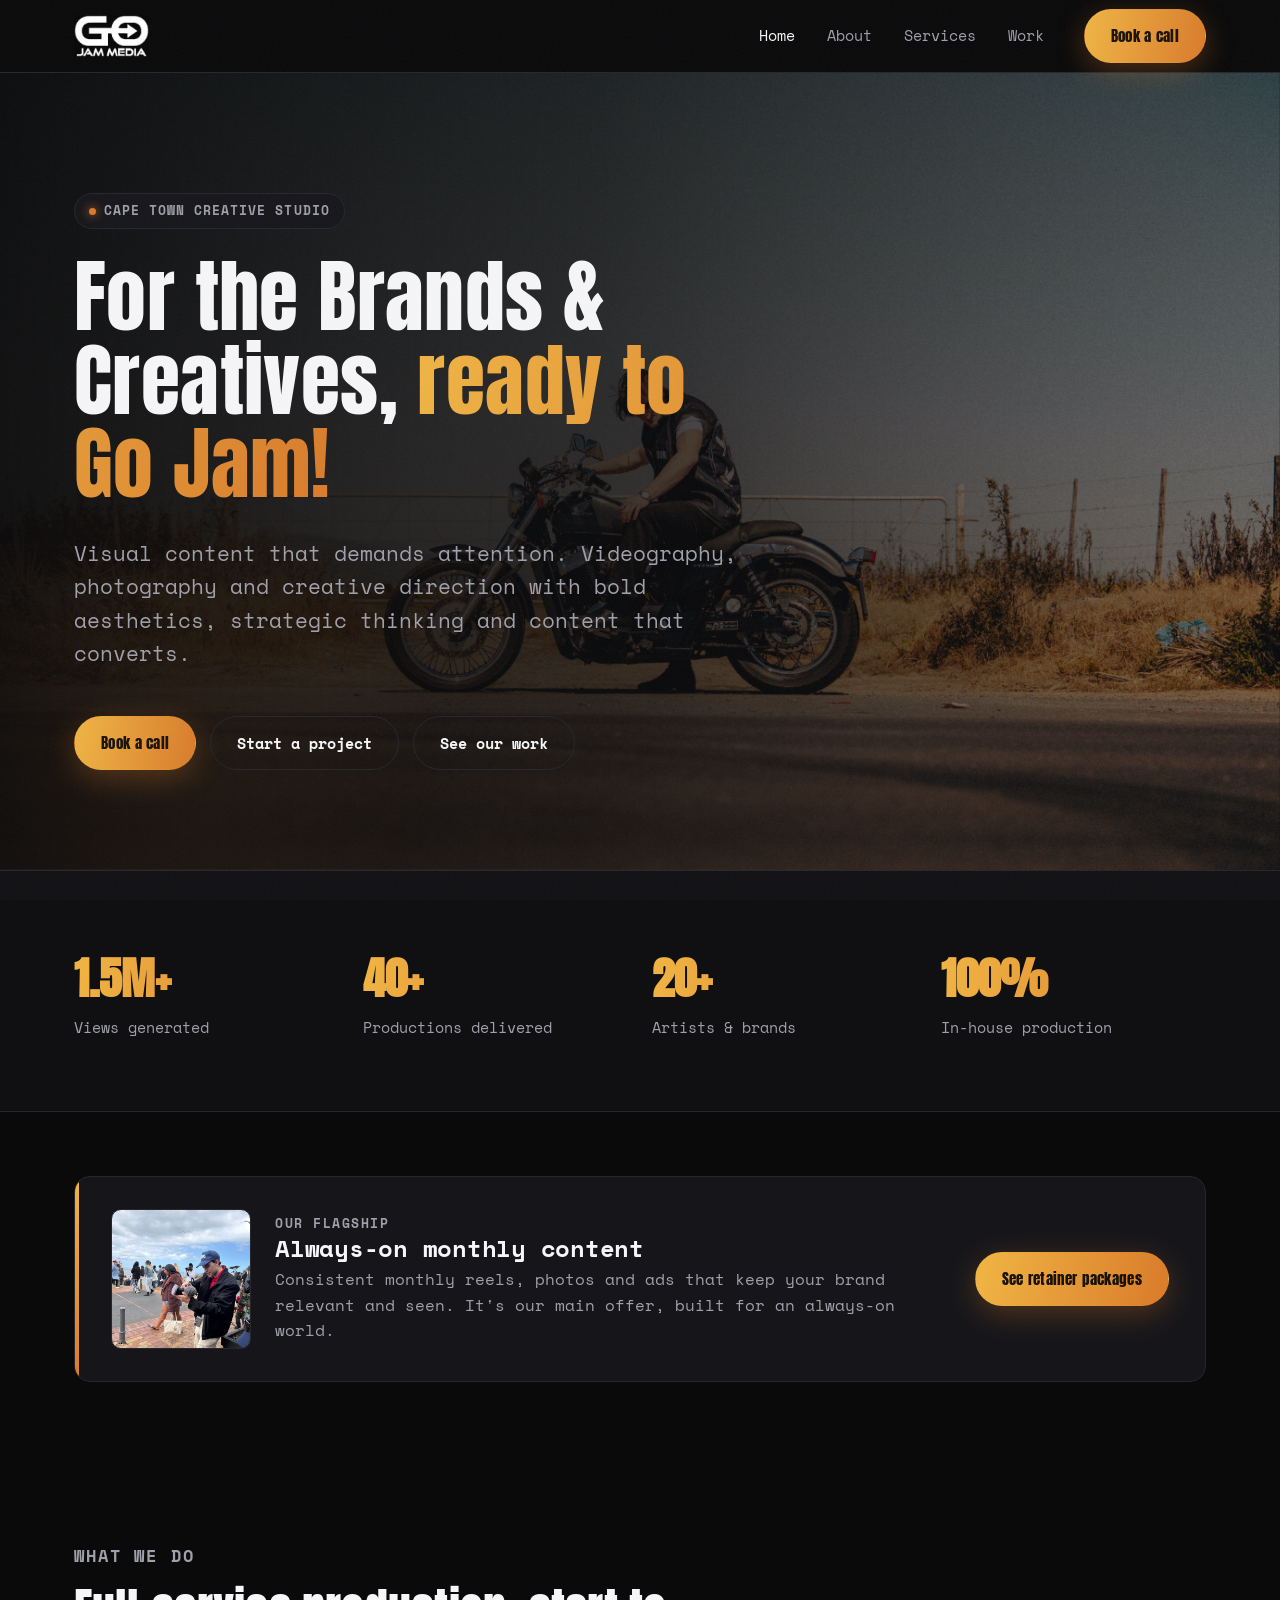
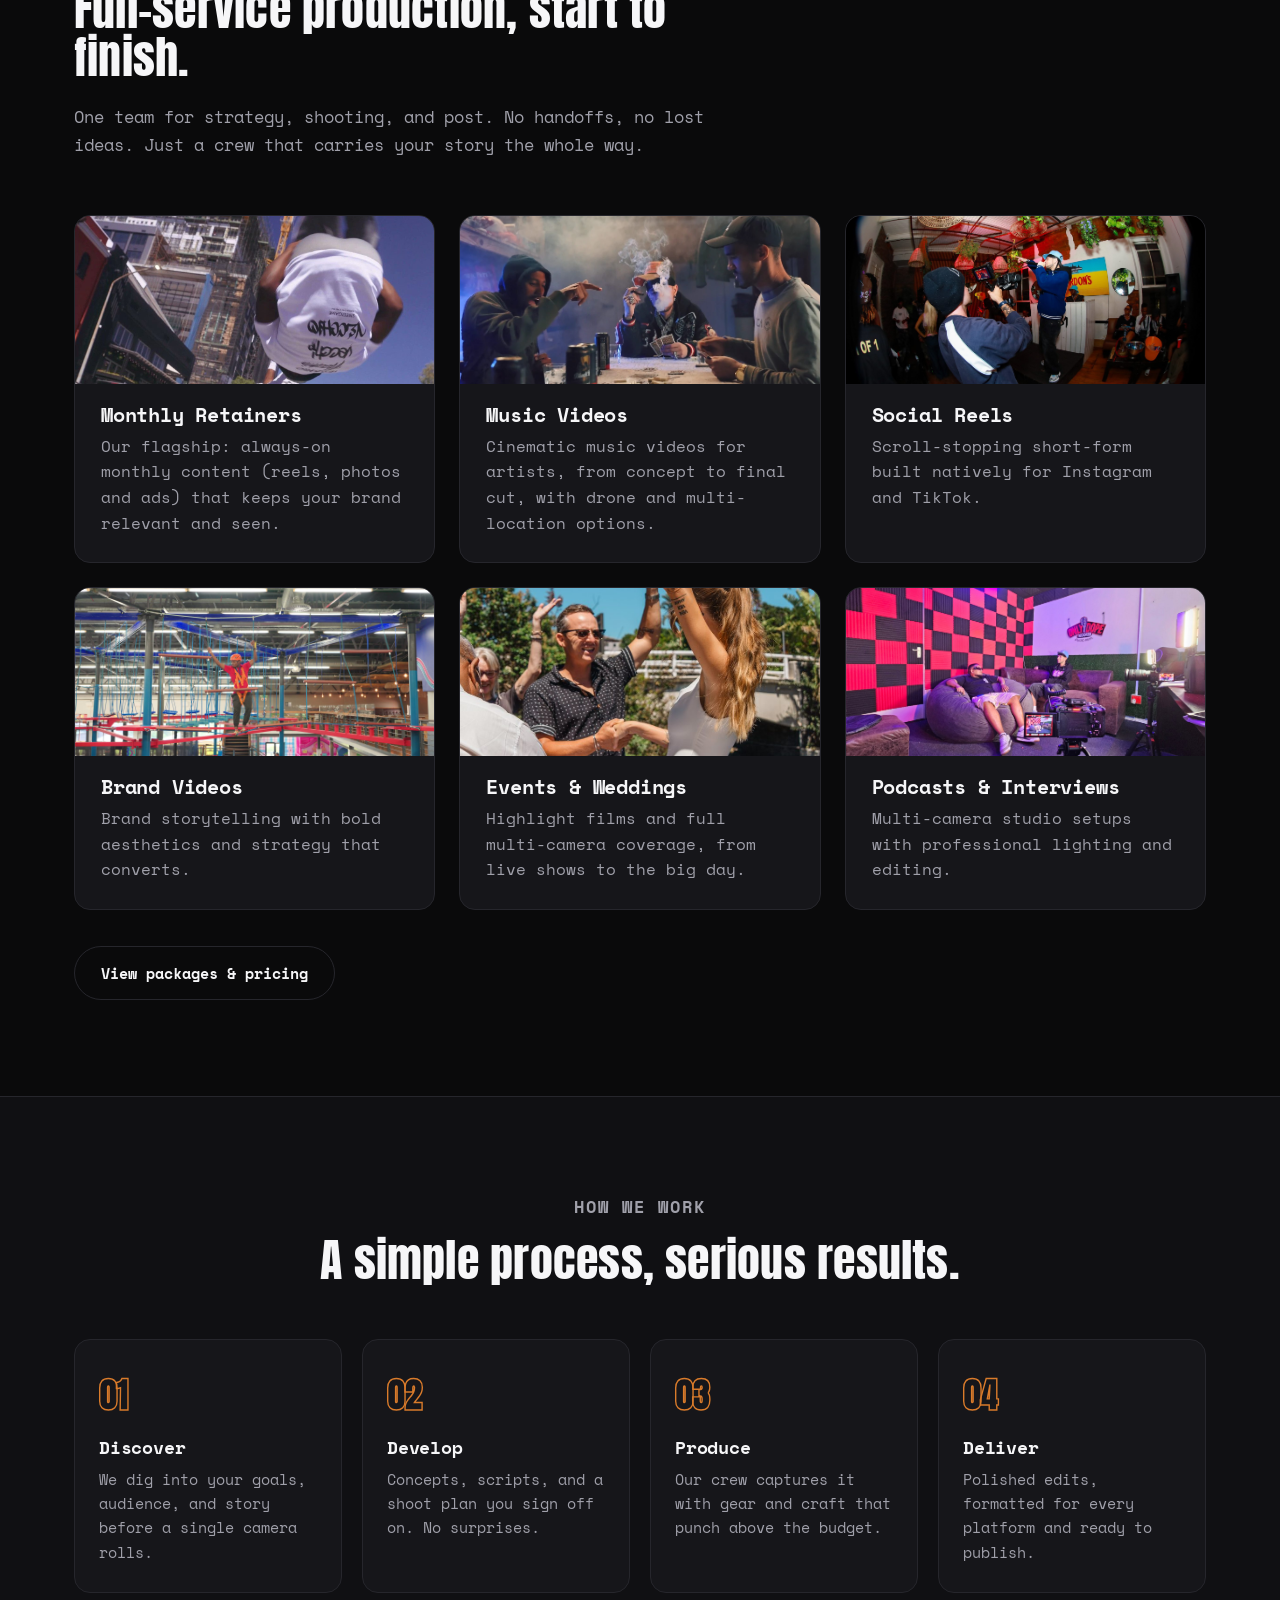
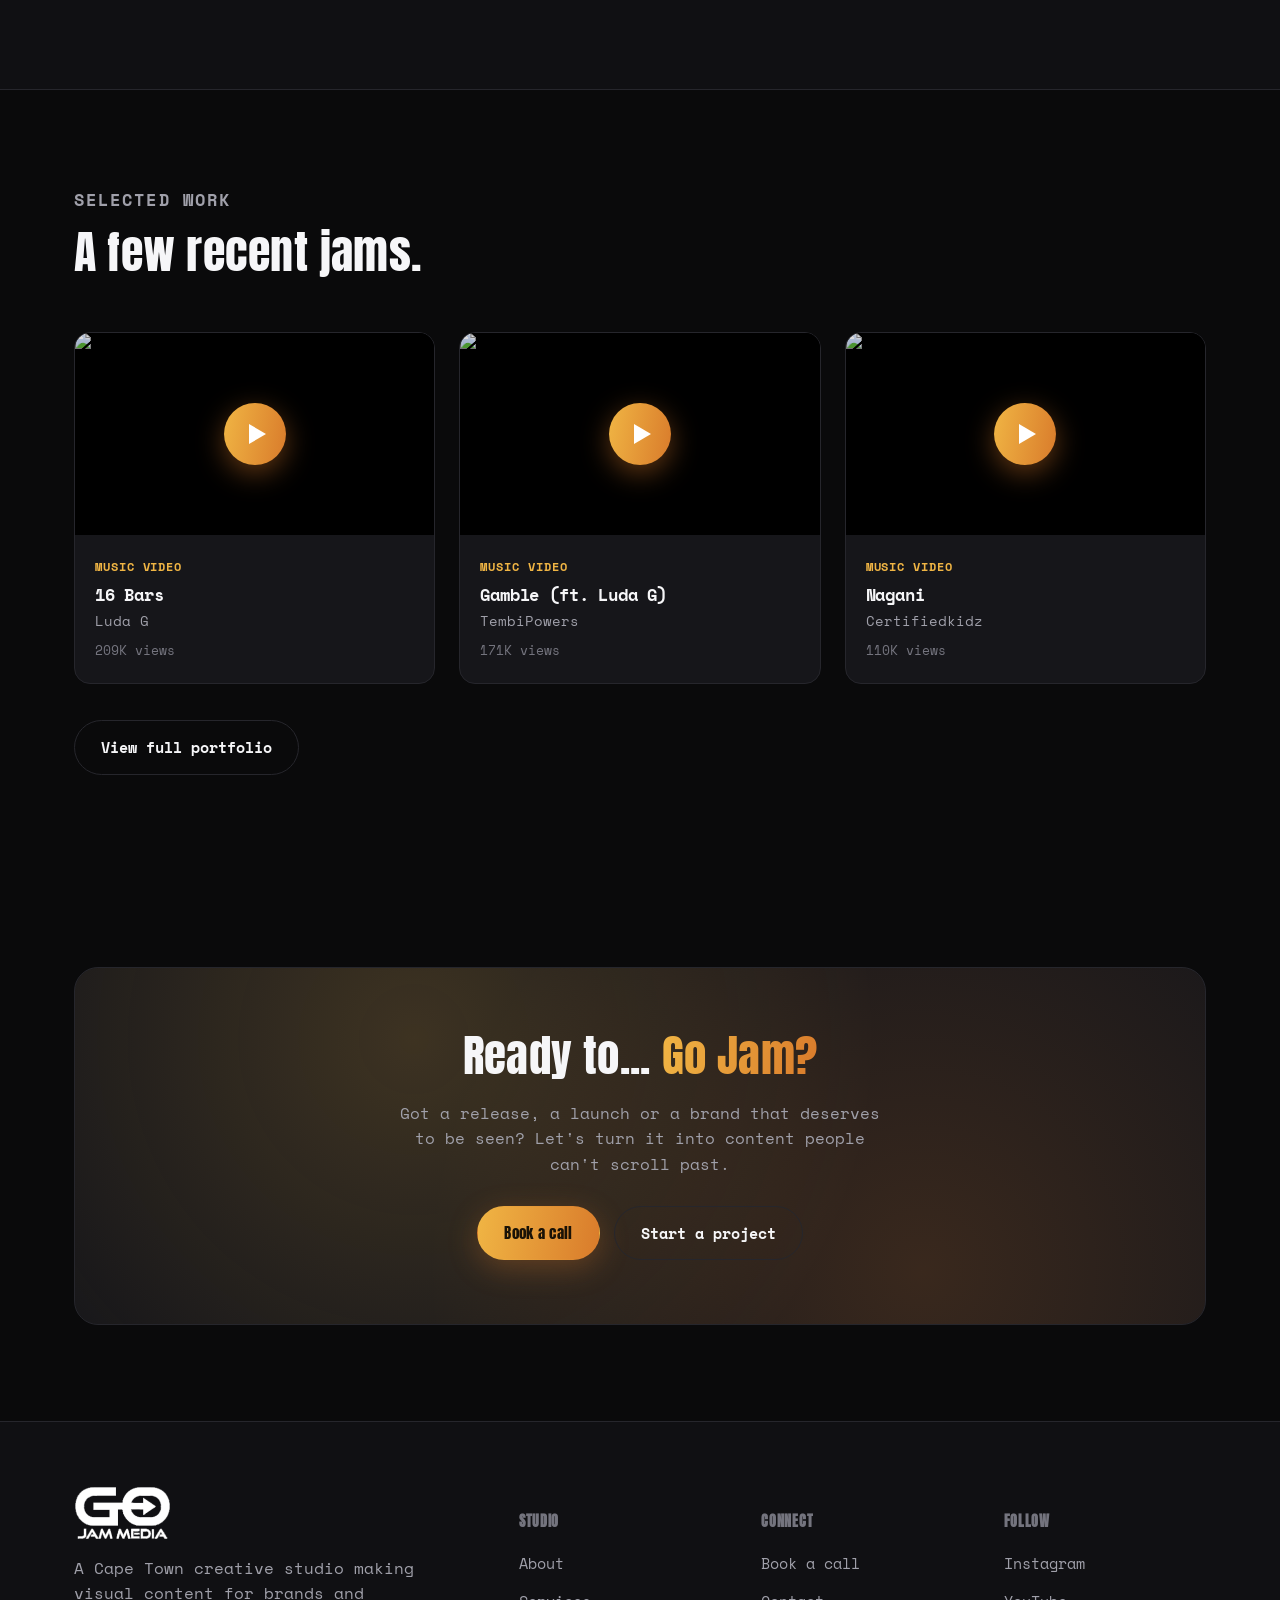
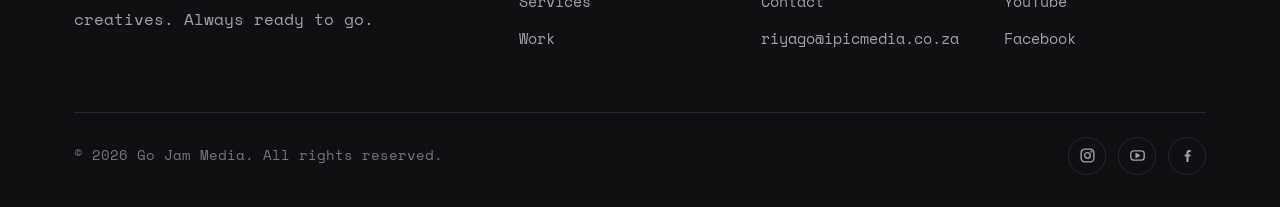
==== commit b78f3a3b: "Add tasteful motion: cinematic hero intro, count-up stats, hover + reveals Performance-first animati" ====
--- a/index.html
+++ b/index.html
@@ -58,6 +58,7 @@
 
   <!-- ===== HERO ===== -->
   <section class="hero hero--photo">
+    <div class="hero-bg" aria-hidden="true"></div>
     <div class="container">
       <span class="hero-eyebrow"><span class="dot"></span> Cape Town Creative Studio</span>
       <h1>For the Brands &amp; Creatives, <span class="accent-text">ready to Go Jam!</span></h1>
--- a/css/styles.css
+++ b/css/styles.css
@@ -395,13 +395,20 @@
 }
 
 /* ---------- hero with photo ---------- */
-.hero--photo {
+.hero--photo .hero-bg {
+  position: absolute;
+  inset: 0;
+  z-index: 0;
   background-image:
     linear-gradient(90deg, rgba(10,10,11,0.96) 0%, rgba(10,10,11,0.8) 46%, rgba(10,10,11,0.42) 100%),
     url("../images/photos/hero-moto.jpg");
   background-size: cover;
   background-position: center 35%;
-}
+  transform: scale(1.08);
+  animation: heroKenburns 16s var(--ease) forwards;
+  will-change: transform;
+}
+@keyframes heroKenburns { to { transform: scale(1); } }
 .hero--photo::before, .hero--photo::after { opacity: 0.4; }
 
 /* ---------- media photo blocks ---------- */
@@ -669,6 +676,44 @@
   transition: opacity 0.7s var(--ease), transform 0.7s var(--ease);
 }
 .reveal.in { opacity: 1; transform: none; }
+
+/* ---------- motion / dynamics ---------- */
+
+/* Cinematic hero intro (home) — plays once on load */
+@keyframes heroRise { from { opacity: 0; transform: translateY(24px); } to { opacity: 1; transform: none; } }
+@keyframes heroFocus { from { opacity: 0; transform: translateY(24px); filter: blur(16px); } to { opacity: 1; transform: none; filter: blur(0); } }
+@keyframes goldGlint { 0%, 100% { filter: brightness(1); } 50% { filter: brightness(1.4); } }
+
+.hero--photo .hero-eyebrow,
+.hero--photo .hero-sub,
+.hero--photo .hero-actions > * {
+  opacity: 0;
+  animation: heroRise 0.7s var(--ease) forwards;
+}
+.hero--photo h1 {
+  opacity: 0;
+  animation: heroFocus 0.9s var(--ease) 0.28s forwards;
+}
+.hero--photo .hero-eyebrow { animation-delay: 0.12s; }
+.hero--photo .hero-sub { animation-delay: 0.52s; }
+.hero--photo .hero-actions > *:nth-child(1) { animation-delay: 0.66s; }
+.hero--photo .hero-actions > *:nth-child(2) { animation-delay: 0.76s; }
+.hero--photo .hero-actions > *:nth-child(3) { animation-delay: 0.86s; }
+.hero--photo h1 .accent-text { animation: goldGlint 1.1s ease-in-out 1s 1 both; }
+
+/* Staggered scroll reveals inside grids */
+.grid > .reveal:nth-child(2) { transition-delay: 0.07s; }
+.grid > .reveal:nth-child(3) { transition-delay: 0.14s; }
+.grid > .reveal:nth-child(4) { transition-delay: 0.21s; }
+.grid > .reveal:nth-child(5) { transition-delay: 0.28s; }
+.grid > .reveal:nth-child(6) { transition-delay: 0.35s; }
+.steps > .reveal:nth-child(2) { transition-delay: 0.08s; }
+.steps > .reveal:nth-child(3) { transition-delay: 0.16s; }
+.steps > .reveal:nth-child(4) { transition-delay: 0.24s; }
+
+/* Card image zoom on hover (GPU transform only) */
+.card.has-photo .card-photo { transition: transform 0.5s var(--ease); }
+.card.has-photo:hover .card-photo { transform: scale(1.06); }
 
 /* ---------- responsive ---------- */
 @media (max-width: 920px) {
@@ -869,3 +914,20 @@
   /* don't stack a third sticky bar on the services page */
   .svc-jump { position: static; top: auto; }
 }
+
+/* ---------- respect reduced-motion preferences ---------- */
+@media (prefers-reduced-motion: reduce) {
+  *, *::before, *::after {
+    animation-duration: 0.001ms !important;
+    animation-delay: 0ms !important;
+    animation-iteration-count: 1 !important;
+    transition-duration: 0.001ms !important;
+    scroll-behavior: auto !important;
+  }
+  .hero--photo .hero-eyebrow,
+  .hero--photo h1,
+  .hero--photo .hero-sub,
+  .hero--photo .hero-actions > * { opacity: 1 !important; filter: none !important; transform: none !important; }
+  .hero--photo .hero-bg { transform: none !important; }
+  .reveal { opacity: 1 !important; transform: none !important; }
+}
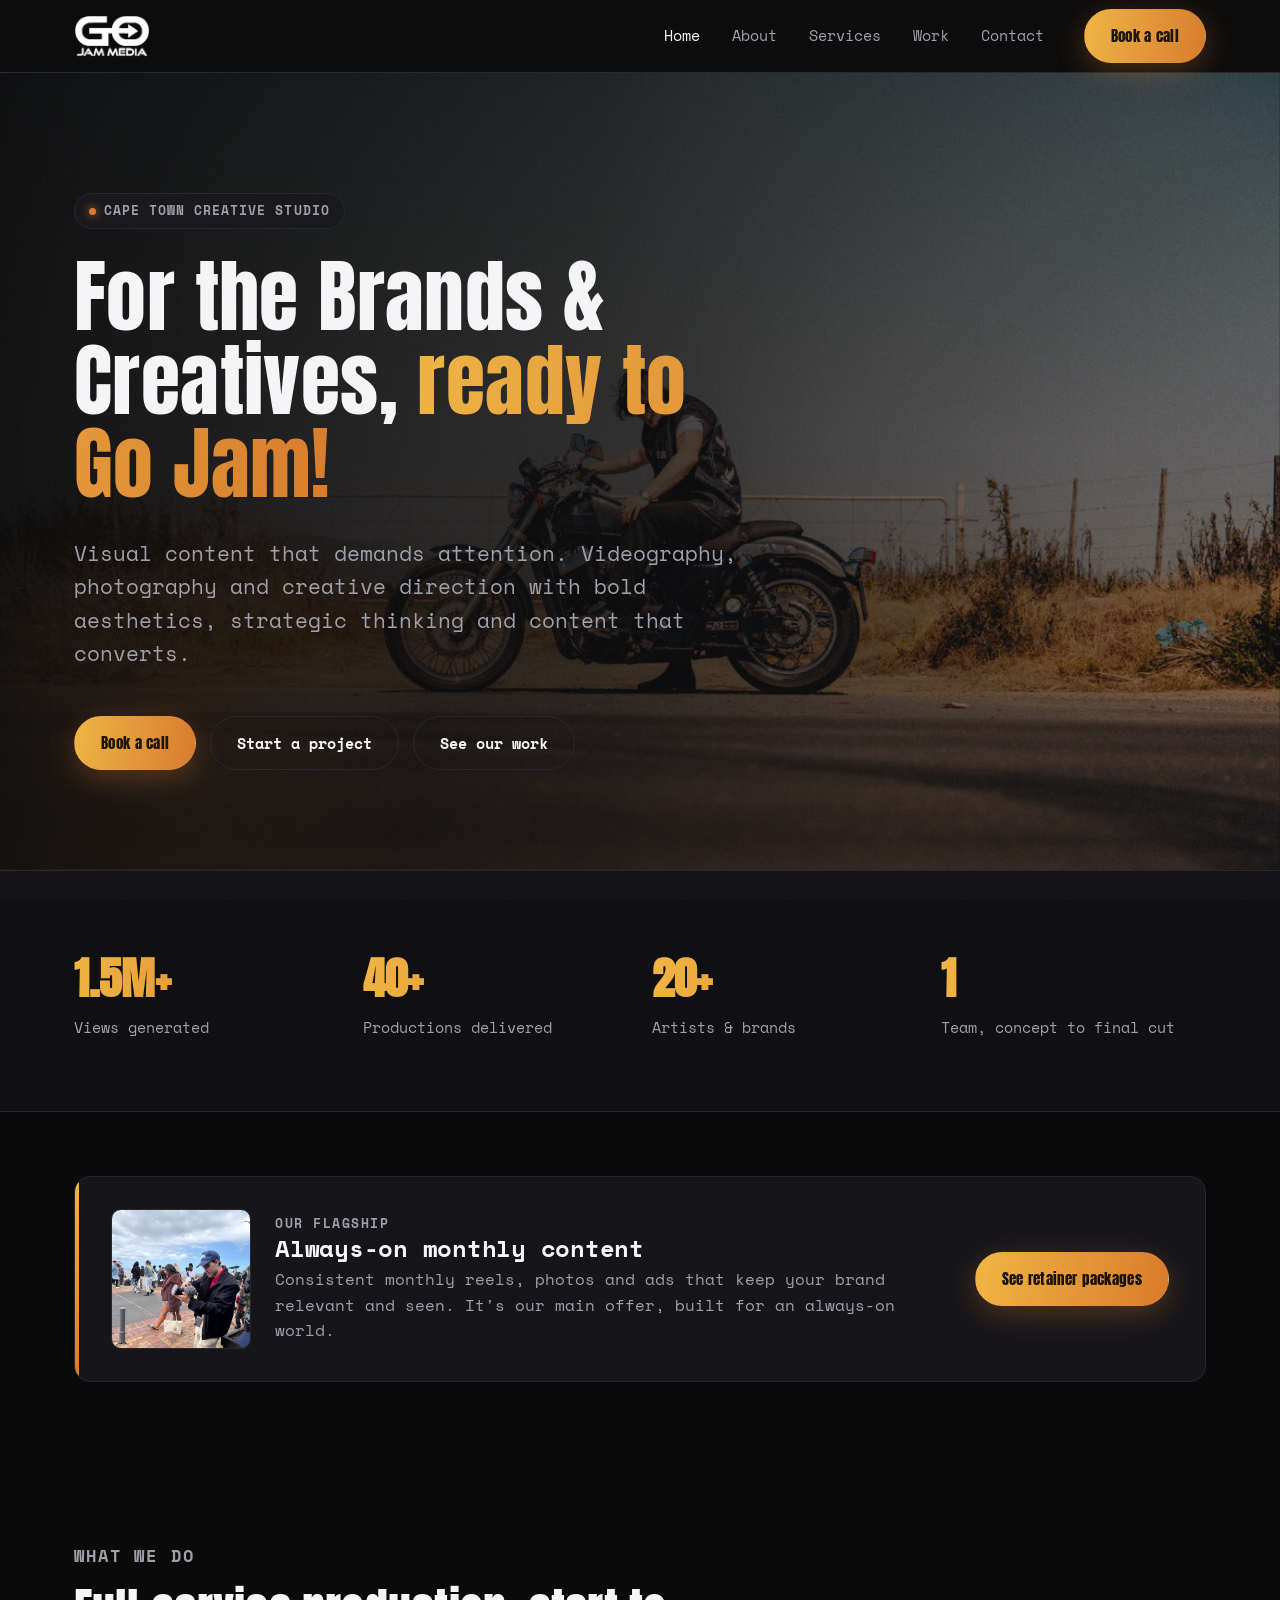
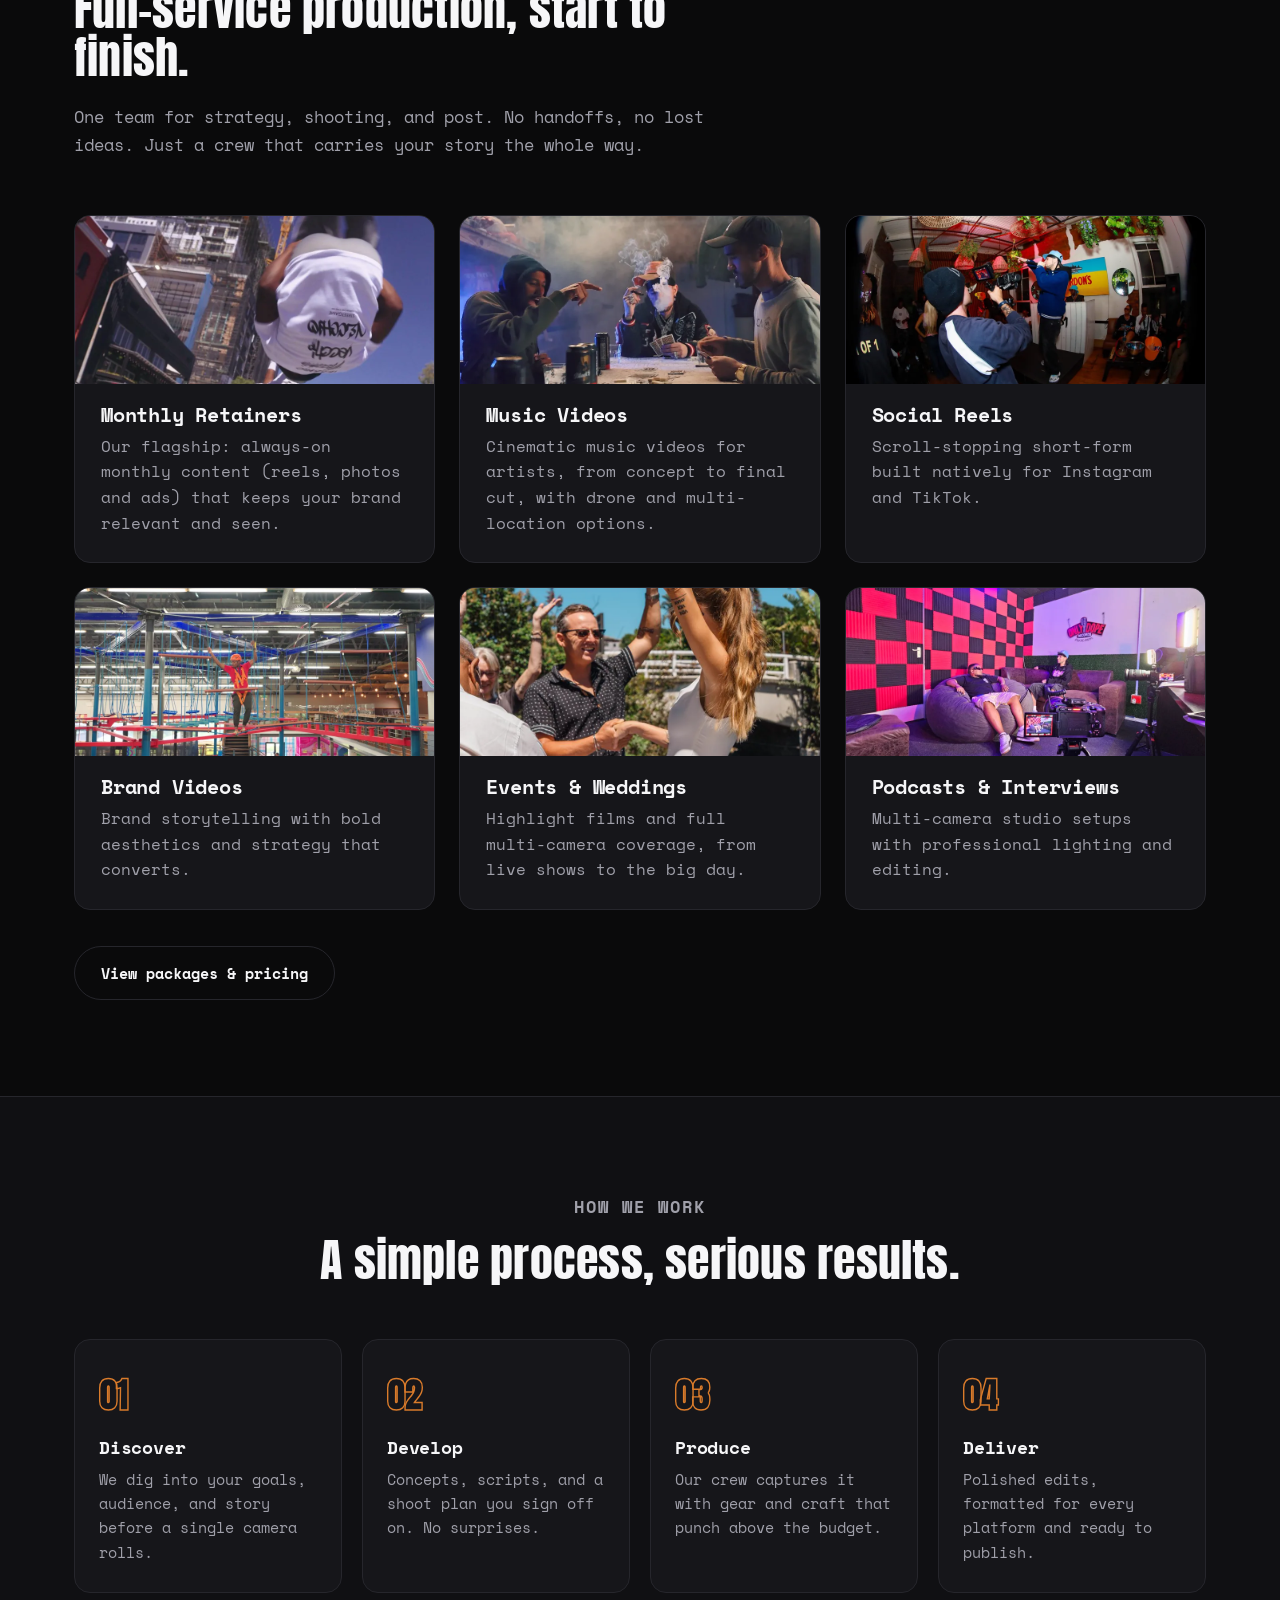
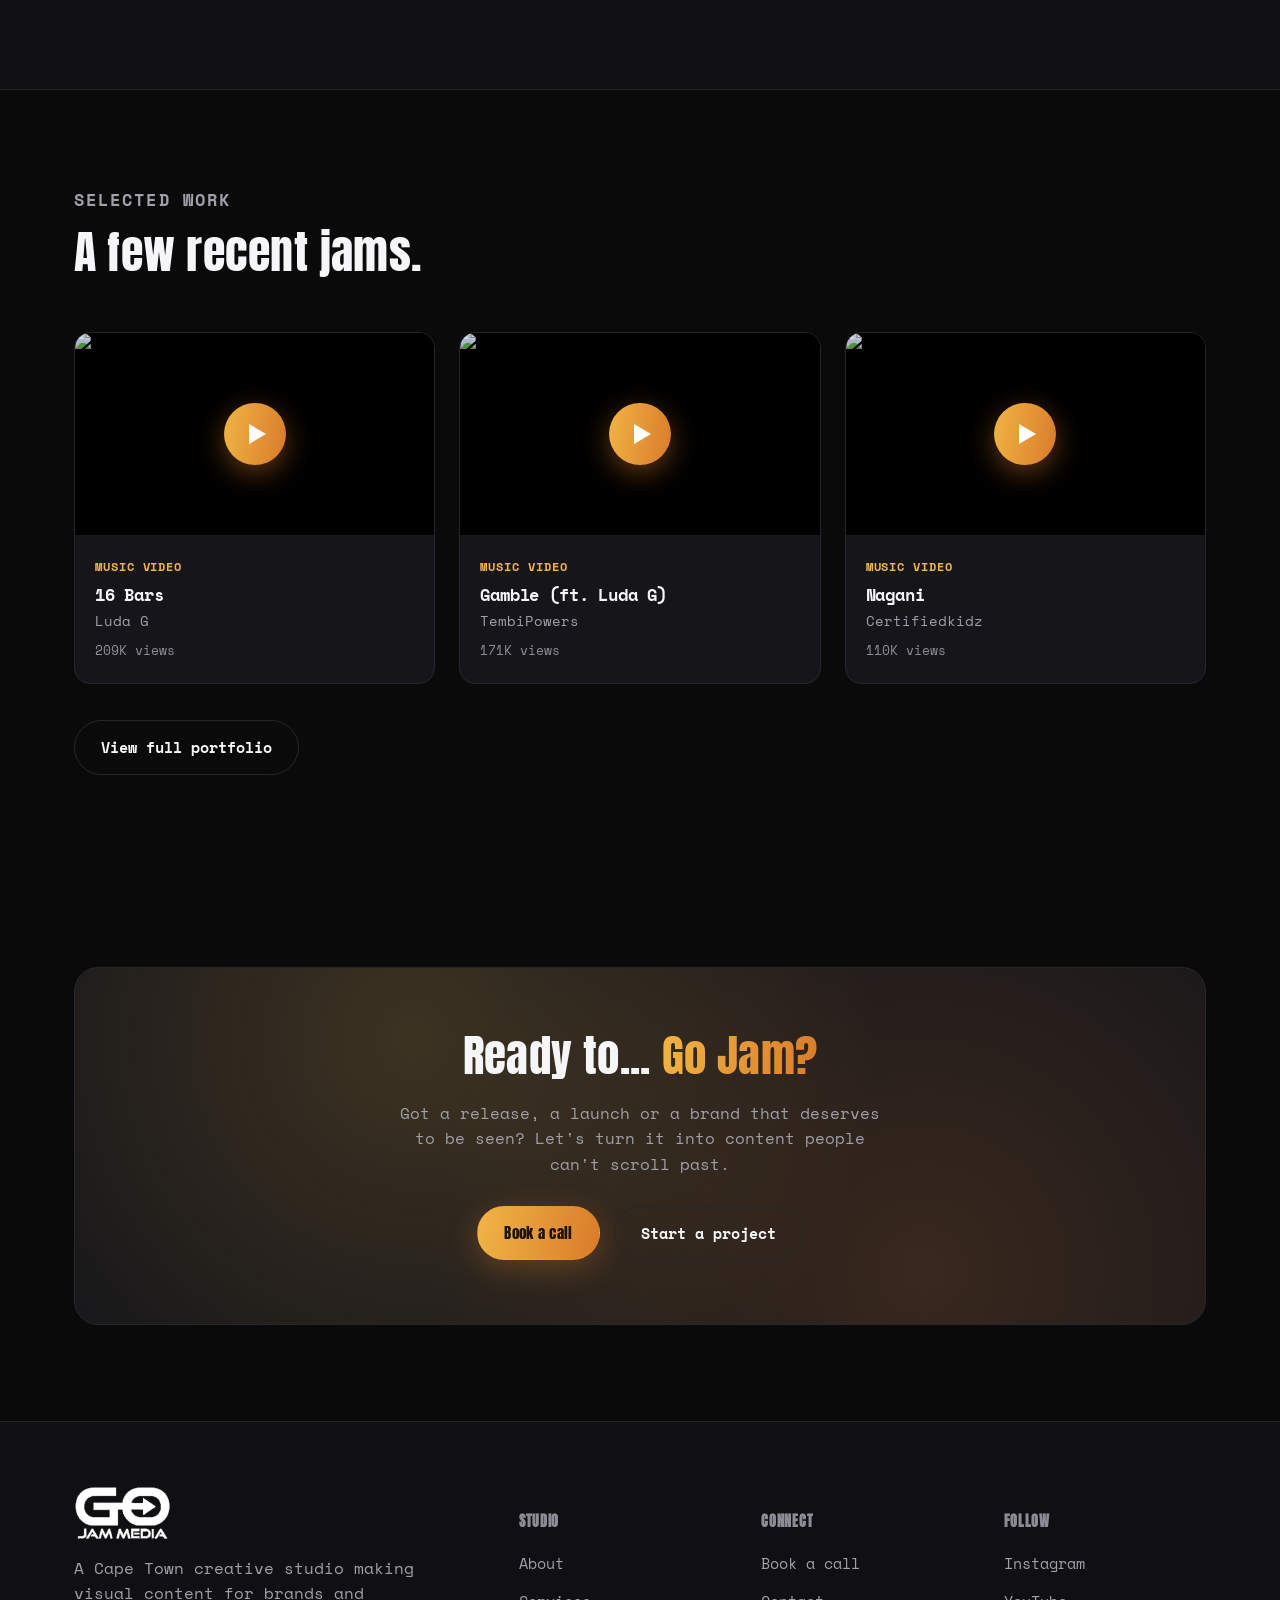
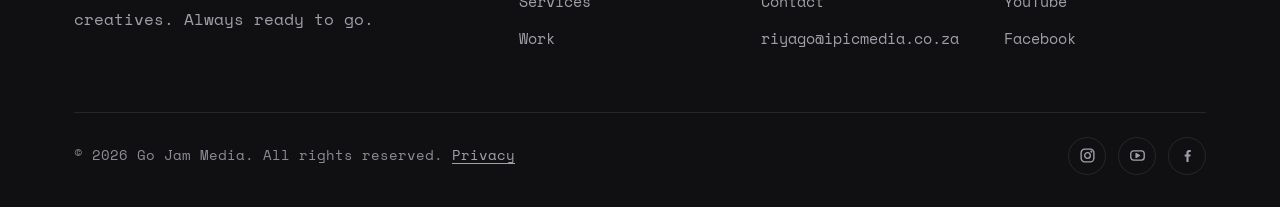
==== commit 7ab46b1b: "Round 2 fixes: stat, single mobile menu, WebP images, SEO, analytics, privacy Fix 1 — Replace contra" ====
--- a/index.html
+++ b/index.html
@@ -25,6 +25,8 @@
   <link rel="preconnect" href="https://fonts.gstatic.com" crossorigin />
   <link href="https://fonts.googleapis.com/css2?family=Anton&family=Space+Mono:wght@400;700&display=swap" rel="stylesheet" />
   <link rel="stylesheet" href="css/styles.css" />
+  <!-- Vercel Web Analytics (cookie-free visit counting) -->
+  <script defer src="/_vercel/insights/script.js"></script>
 </head>
 <body>
 
@@ -32,8 +34,9 @@
   <header class="site-header">
     <div class="container nav">
       <a class="brand" href="index.html" aria-label="Go Jam Media home">
-        <img src="images/logo.png" alt="Go Jam Media" class="brand-logo" />
+        <img src="images/logo.png" alt="Go Jam Media" class="brand-logo" width="320" height="178" />
       </a>
+      <a class="nav-book-mobile btn btn-primary" href="book.html">Book a call</a>
       <button class="nav-toggle" aria-label="Toggle menu" aria-expanded="false">
         <span></span><span></span><span></span>
       </button>
@@ -42,19 +45,11 @@
         <li><a href="about.html">About</a></li>
         <li><a href="services.html">Services</a></li>
         <li><a href="work.html">Work</a></li>
+        <li><a href="contact.html">Contact</a></li>
         <li class="nav-cta"><a href="book.html" class="btn btn-primary">Book a call</a></li>
       </ul>
     </div>
   </header>
-
-  <nav class="mobile-tabs" aria-label="Pages">
-    <a href="index.html" class="active">Home</a>
-    <a href="about.html">About</a>
-    <a href="services.html">Services</a>
-    <a href="work.html">Work</a>
-    <a href="contact.html">Contact</a>
-    <a href="book.html">Book</a>
-  </nav>
 
   <!-- ===== HERO ===== -->
   <section class="hero hero--photo">
@@ -81,7 +76,7 @@
         <div class="stat"><div class="num accent-text">1.5M+</div><div class="label">Views generated</div></div>
         <div class="stat"><div class="num accent-text">40+</div><div class="label">Productions delivered</div></div>
         <div class="stat"><div class="num accent-text">20+</div><div class="label">Artists & brands</div></div>
-        <div class="stat"><div class="num accent-text">100%</div><div class="label">In-house production</div></div>
+        <div class="stat"><div class="num accent-text">1</div><div class="label">Team, concept to final cut</div></div>
       </div>
     </div>
   </section>
@@ -91,7 +86,7 @@
     <div class="container">
       <div class="ig-bar flagship reveal">
         <div class="flagship-left">
-          <div class="flagship-photo" style="background-image:url('images/photos/flagship.jpg')"></div>
+          <div class="flagship-photo" style="background-image:url('images/photos/flagship.webp')"></div>
           <div>
             <p class="eyebrow">Our flagship</p>
             <h3>Always-on monthly content</h3>
@@ -113,32 +108,32 @@
       </div>
       <div class="grid grid-3">
         <a class="card has-photo reveal" href="services.html#retainers">
-          <div class="card-photo" style="background-image:url('images/photos/retainers-home.jpg');background-position:center 30%"></div>
+          <div class="card-photo" style="background-image:url('images/photos/retainers-home.webp');background-position:center 30%"></div>
           <h3>Monthly Retainers</h3>
           <p>Our flagship: always-on monthly content (reels, photos and ads) that keeps your brand relevant and seen.</p>
         </a>
         <a class="card has-photo reveal" href="services.html#music-videos">
-          <div class="card-photo" style="background-image:url('images/photos/music-videos.jpg')"></div>
+          <div class="card-photo" style="background-image:url('images/photos/music-videos.webp')"></div>
           <h3>Music Videos</h3>
           <p>Cinematic music videos for artists, from concept to final cut, with drone and multi-location options.</p>
         </a>
         <a class="card has-photo reveal" href="services.html#social-reels">
-          <div class="card-photo" style="background-image:url('images/photos/live-performance.jpg')"></div>
+          <div class="card-photo" style="background-image:url('images/photos/live-performance.webp')"></div>
           <h3>Social Reels</h3>
           <p>Scroll-stopping short-form built natively for Instagram and TikTok.</p>
         </a>
         <a class="card has-photo reveal" href="services.html#brand-videos">
-          <div class="card-photo" style="background-image:url('images/photos/commercial.jpg')"></div>
+          <div class="card-photo" style="background-image:url('images/photos/commercial.webp')"></div>
           <h3>Brand Videos</h3>
           <p>Brand storytelling with bold aesthetics and strategy that converts.</p>
         </a>
         <a class="card has-photo reveal" href="services.html#weddings">
-          <div class="card-photo" style="background-image:url('images/photos/wedding.jpg')"></div>
+          <div class="card-photo" style="background-image:url('images/photos/wedding.webp')"></div>
           <h3>Events &amp; Weddings</h3>
           <p>Highlight films and full multi-camera coverage, from live shows to the big day.</p>
         </a>
         <a class="card has-photo reveal" href="services.html#interviews-podcasts">
-          <div class="card-photo" style="background-image:url('images/photos/podcast.jpg')"></div>
+          <div class="card-photo" style="background-image:url('images/photos/podcast.webp')"></div>
           <h3>Podcasts &amp; Interviews</h3>
           <p>Multi-camera studio setups with professional lighting and editing.</p>
         </a>
@@ -219,7 +214,7 @@
     <div class="container">
       <div class="footer-top">
         <div class="footer-brand">
-          <a class="brand" href="index.html" aria-label="Go Jam Media home"><img src="images/logo.png" alt="Go Jam Media" class="brand-logo" /></a>
+          <a class="brand" href="index.html" aria-label="Go Jam Media home"><img src="images/logo.png" alt="Go Jam Media" class="brand-logo" width="320" height="178" /></a>
           <p>A Cape Town creative studio making visual content for brands and creatives. Always ready to go.</p>
         </div>
         <div class="footer-col">
@@ -248,7 +243,7 @@
         </div>
       </div>
       <div class="footer-bottom">
-        <span>© <span data-year>2026</span> Go Jam Media. All rights reserved.</span>
+        <span>© <span data-year>2026</span> Go Jam Media. All rights reserved. <a href="privacy.html">Privacy</a></span>
         <div class="social">
           <a href="https://www.instagram.com/gojammedia/" target="_blank" rel="noopener" aria-label="Instagram"><svg viewBox="0 0 24 24" width="17" height="17" fill="none" stroke="currentColor" stroke-width="1.9" stroke-linecap="round" stroke-linejoin="round" aria-hidden="true"><rect x="3" y="3" width="18" height="18" rx="5"/><circle cx="12" cy="12" r="4"/><circle cx="17.5" cy="6.5" r="0.6" fill="currentColor"/></svg></a>
           <a href="https://www.youtube.com/@gojammedia" target="_blank" rel="noopener" aria-label="YouTube"><svg viewBox="0 0 24 24" width="17" height="17" fill="none" stroke="currentColor" stroke-width="1.9" stroke-linecap="round" stroke-linejoin="round" aria-hidden="true"><rect x="2.5" y="5.5" width="19" height="13" rx="4"/><path d="M10 9.2v5.6l4.8-2.8z" fill="currentColor"/></svg></a>
--- a/css/styles.css
+++ b/css/styles.css
@@ -10,7 +10,7 @@
   --border: #26262c;
   --text: #f6f6f8;
   --muted: #a0a0aa;
-  --muted-2: #74747e;
+  --muted-2: #8c8c96;
 
   --accent-1: #f0b544;
   --accent-2: #d97b2b;
@@ -176,6 +176,8 @@
 .nav-links a.btn-primary:hover,
 .nav-links a.btn-primary.active { color: #1a1206; }
 .nav-cta { margin-left: 8px; }
+/* compact CTA shown only in the mobile header bar */
+.nav-book-mobile { display: none; }
 
 .nav-toggle {
   display: none;
@@ -402,6 +404,9 @@
   background-image:
     linear-gradient(90deg, rgba(10,10,11,0.96) 0%, rgba(10,10,11,0.8) 46%, rgba(10,10,11,0.42) 100%),
     url("../images/photos/hero-moto.jpg");
+  background-image:
+    linear-gradient(90deg, rgba(10,10,11,0.96) 0%, rgba(10,10,11,0.8) 46%, rgba(10,10,11,0.42) 100%),
+    image-set(url("../images/photos/hero-moto.webp") type("image/webp"), url("../images/photos/hero-moto.jpg") type("image/jpeg"));
   background-size: cover;
   background-position: center 35%;
   transform: scale(1.08);
@@ -409,6 +414,17 @@
   will-change: transform;
 }
 @keyframes heroKenburns { to { transform: scale(1); } }
+/* lighter hero image on phones */
+@media (max-width: 760px) {
+  .hero--photo .hero-bg {
+    background-image:
+      linear-gradient(90deg, rgba(10,10,11,0.96) 0%, rgba(10,10,11,0.8) 46%, rgba(10,10,11,0.42) 100%),
+      url("../images/photos/hero-moto.jpg");
+    background-image:
+      linear-gradient(90deg, rgba(10,10,11,0.96) 0%, rgba(10,10,11,0.8) 46%, rgba(10,10,11,0.42) 100%),
+      image-set(url("../images/photos/hero-moto-mobile.webp") type("image/webp"), url("../images/photos/hero-moto.jpg") type("image/jpeg"));
+  }
+}
 .hero--photo::before, .hero--photo::after { opacity: 0.4; }
 
 /* ---------- media photo blocks ---------- */
@@ -563,6 +579,16 @@
   gap: 56px;
   align-items: start;
 }
+/* keep the details column in view beside the taller form (desktop only) */
+@media (min-width: 921px) {
+  .contact-info { position: sticky; top: 92px; align-self: start; }
+}
+
+/* simple prose column (privacy page) */
+.prose { max-width: 720px; }
+.prose h2 { font-size: 1.4rem; margin: 34px 0 10px; }
+.prose p { color: var(--muted); margin-bottom: 14px; }
+.prose a { color: var(--accent-1); }
 .contact-info .info-item {
   display: flex;
   gap: 16px;
@@ -615,6 +641,8 @@
   flex-wrap: wrap;
   gap: 12px;
 }
+.footer-bottom a { color: var(--muted); text-decoration: underline; text-underline-offset: 3px; }
+.footer-bottom a:hover { color: var(--text); }
 .social { display: flex; gap: 12px; }
 .social a {
   width: 38px; height: 38px;
@@ -655,6 +683,9 @@
   background-image:
     linear-gradient(rgba(10,10,11,0.72), rgba(10,10,11,0.8)),
     url("../images/photos/brand-pattern.jpg");
+  background-image:
+    linear-gradient(rgba(10,10,11,0.72), rgba(10,10,11,0.8)),
+    image-set(url("../images/photos/brand-pattern.webp") type("image/webp"), url("../images/photos/brand-pattern.jpg") type("image/jpeg"));
   background-size: cover;
   background-position: center;
 }
@@ -725,6 +756,13 @@
 
 @media (max-width: 760px) {
   .nav-toggle { display: block; }
+  .nav-book-mobile {
+    display: inline-flex;
+    margin-left: auto;
+    margin-right: 12px;
+    padding: 9px 15px;
+    font-size: 0.88rem;
+  }
   .nav-links {
     position: fixed;
     inset: 72px 0 auto 0;
@@ -875,43 +913,8 @@
   .testi-card { flex: 0 0 84%; scroll-snap-align: start; }
 }
 
-/* ========== mobile page tabs (scrollable); desktop unaffected ========== */
-.mobile-tabs { display: none; }
-
 @media (max-width: 760px) {
-  .mobile-tabs {
-    display: flex;
-    gap: 8px;
-    overflow-x: auto;
-    position: sticky;
-    top: 72px;
-    z-index: 95;
-    padding: 9px 24px;
-    background: rgba(10, 10, 11, 0.9);
-    backdrop-filter: blur(14px);
-    border-bottom: 1px solid var(--border);
-    -webkit-overflow-scrolling: touch;
-    scrollbar-width: none;
-  }
-  .mobile-tabs::-webkit-scrollbar { display: none; }
-  .mobile-tabs a {
-    flex: none;
-    white-space: nowrap;
-    font-size: 0.9rem;
-    font-weight: 500;
-    color: var(--muted);
-    padding: 6px 15px;
-    border: 1px solid var(--border);
-    border-radius: 999px;
-    background: var(--surface);
-    transition: color 0.2s var(--ease), border-color 0.2s var(--ease);
-  }
-  .mobile-tabs a.active {
-    color: #1a1206;
-    background: var(--accent-grad);
-    border-color: transparent;
-  }
-  /* don't stack a third sticky bar on the services page */
+  /* services jump bar sits directly under the header on mobile */
   .svc-jump { position: static; top: auto; }
 }
 
